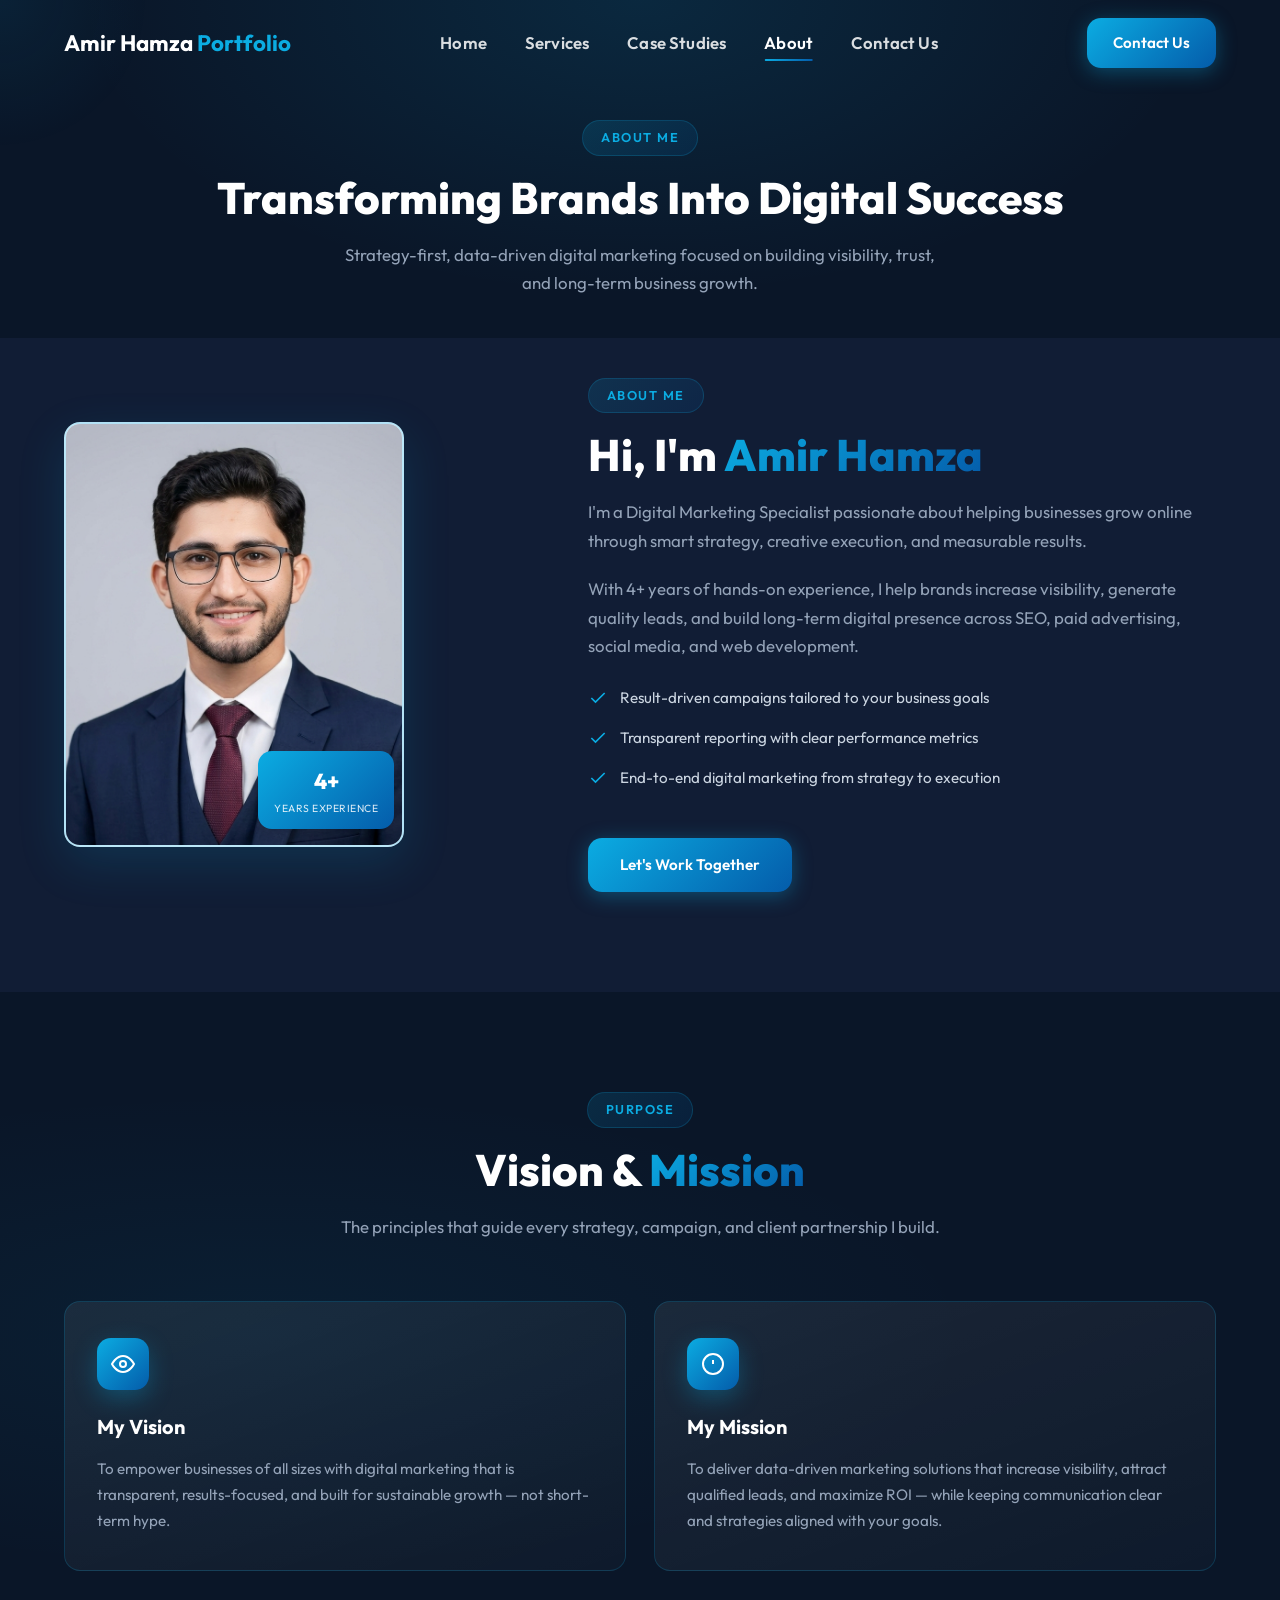
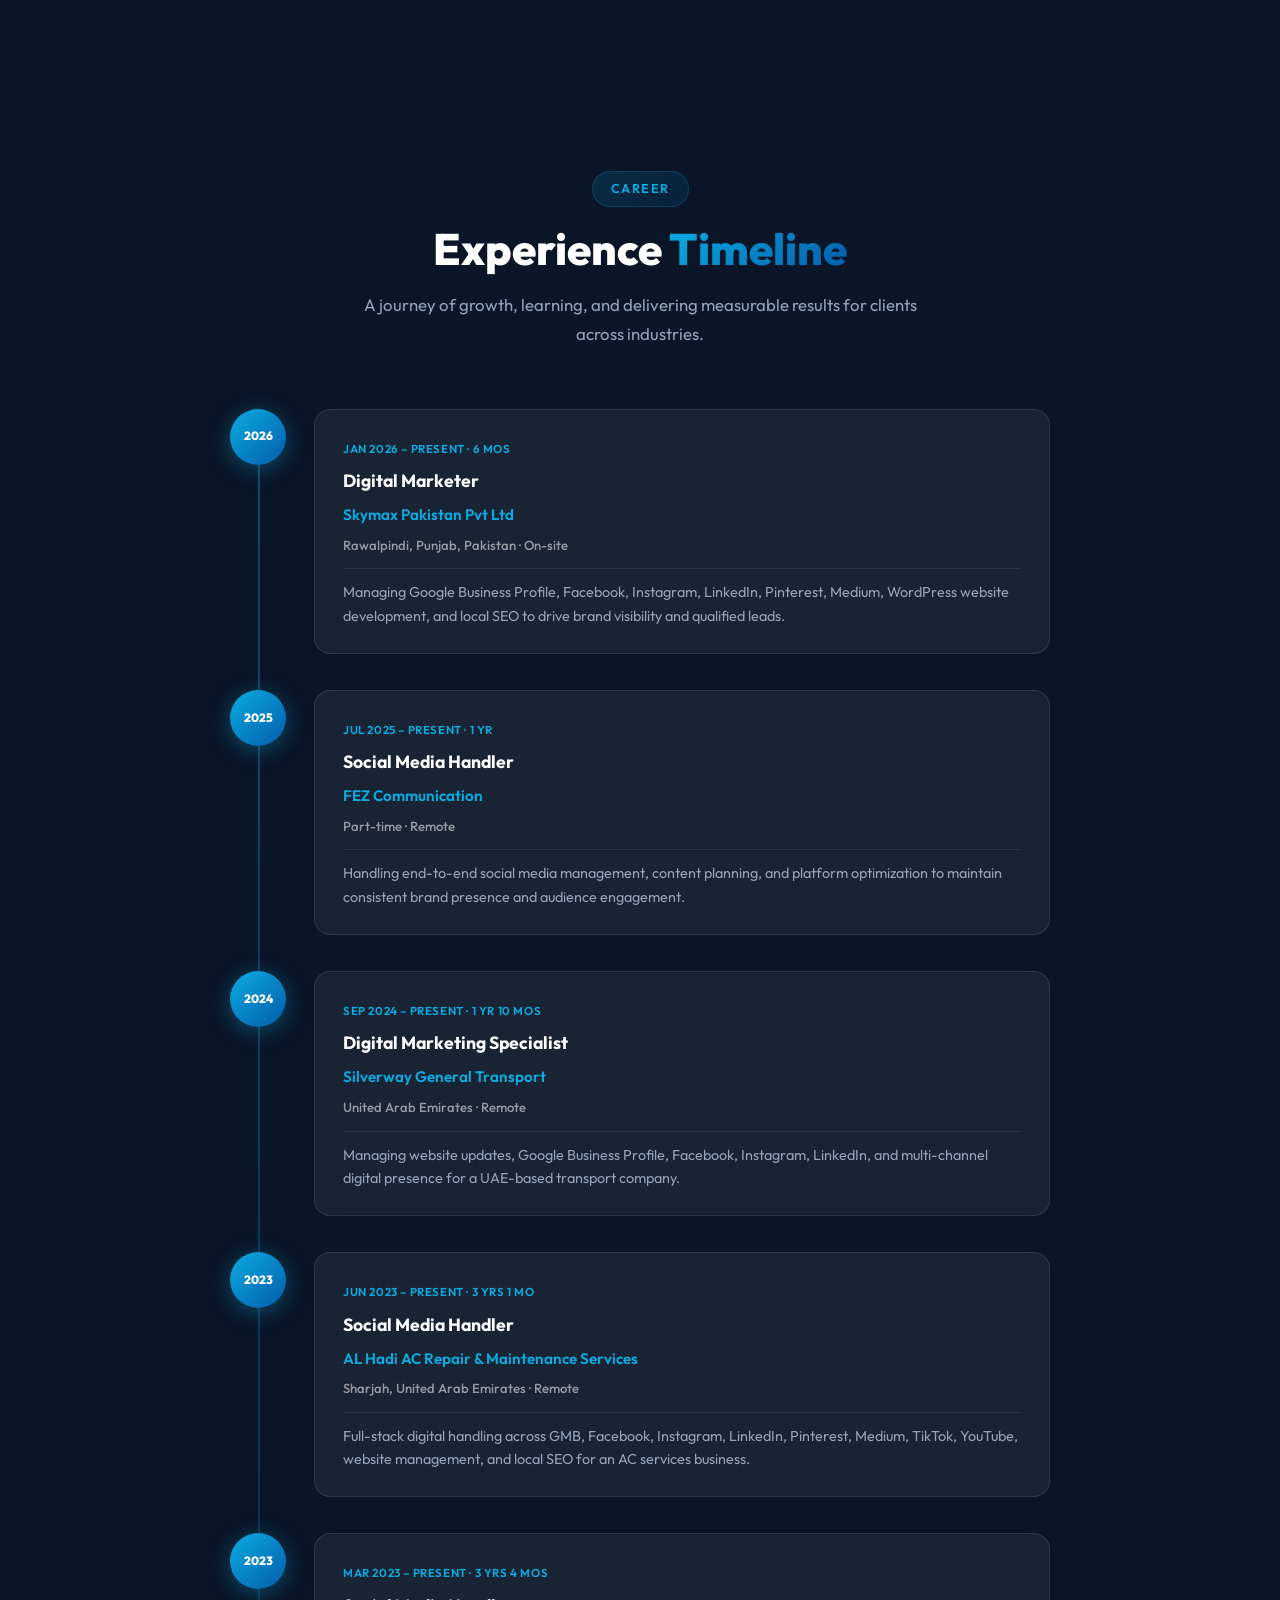
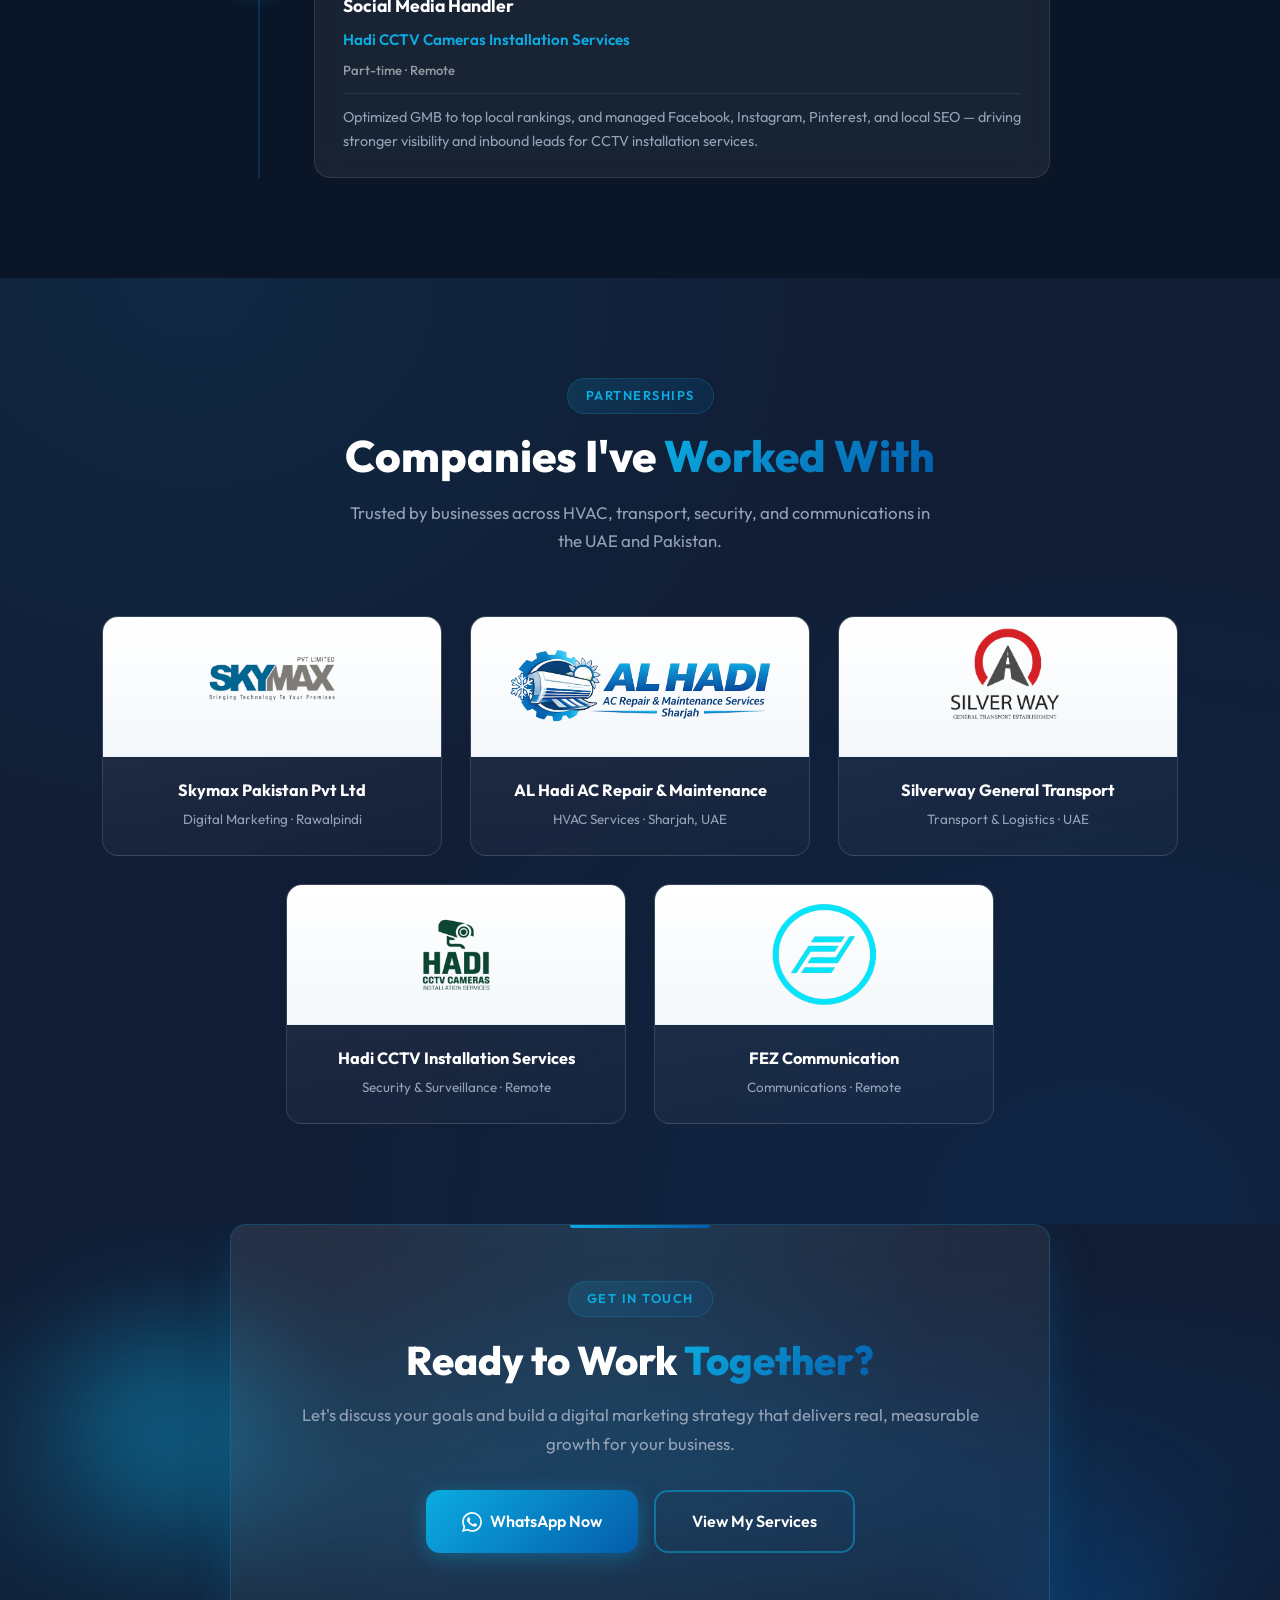
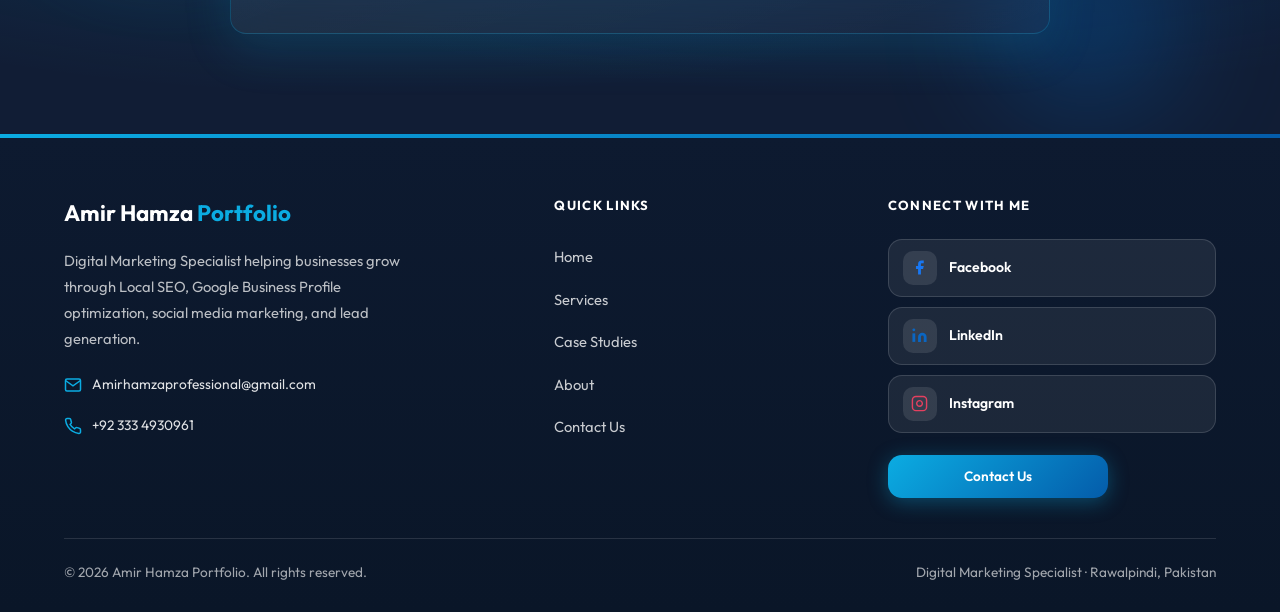
==== about.html @ 3da12f39 "Initial commit: Amir Hamza digital marketing portfolio website." ====
<!DOCTYPE html>
<html lang="en">
<head>
  <meta charset="UTF-8">
  <meta name="viewport" content="width=device-width, initial-scale=1.0">
  <meta name="description" content="About Amir Hamza — Digital Marketing Specialist with 4+ years experience in SEO, paid ads, and brand growth.">
  <title>About | Amir Hamza Portfolio</title>
  <link rel="preconnect" href="https://fonts.googleapis.com">
  <link rel="preconnect" href="https://fonts.gstatic.com" crossorigin>
  <link href="https://fonts.googleapis.com/css2?family=Outfit:wght@300;400;500;600;700;800&display=swap" rel="stylesheet">
  <link rel="stylesheet" href="style.css">
</head>
<body class="inner-page">

  <!-- Loading Screen -->
  <div class="loader" id="loader" aria-hidden="true">
    <div class="loader-inner">
      <p class="loader-logo">Amir Hamza <span>Portfolio</span></p>
      <div class="loader-bar"><span></span></div>
      <p class="loader-text">Loading Experience...</p>
    </div>
  </div>

  <!-- Scroll Progress -->
  <div class="scroll-progress" id="scrollProgress" aria-hidden="true"></div>

  <!-- Navbar -->
  <header class="header" id="header">
    <nav class="nav container">
      <a href="index.html" class="nav-logo">
        <span class="logo-text">Amir Hamza <span>Portfolio</span></span>
      </a>

      <ul class="nav-menu" id="navMenu">
        <li><a href="index.html" class="nav-link">Home</a></li>
        <li><a href="services.html" class="nav-link">Services</a></li>
        <li><a href="case-studies.html" class="nav-link">Case Studies</a></li>
        <li><a href="about.html" class="nav-link active">About</a></li>
        <li><a href="contact.html" class="nav-link">Contact Us</a></li>
        <li class="nav-mobile-cta"><a href="contact.html" class="btn btn-primary btn-full">Contact Us</a></li>
      </ul>

      <a href="contact.html" class="btn btn-primary btn-nav">Contact Us</a>

      <button class="nav-toggle" id="navToggle" aria-label="Toggle navigation menu" aria-expanded="false">
        <span></span>
        <span></span>
        <span></span>
      </button>
    </nav>
  </header>

  <main>
    <section class="page-hero section">
      <div class="container">
        <div class="section-header reveal">
          <span class="section-tag">About Me</span>
          <h1 class="section-title">Transforming Brands Into Digital Success</h1>
          <p class="section-subtitle">Strategy-first, data-driven digital marketing focused on building visibility, trust, and long-term business growth.</p>
        </div>
      </div>
    </section>

    <!-- Short Introduction -->
    <section class="about section about-intro" id="about">
      <div class="container">
        <div class="about-grid">
          <div class="about-image reveal slide-left">
            <div class="about-image-frame">
              <img src="hamza.png" alt="Amir Hamza - Digital Marketing Specialist" class="about-photo" width="520" height="420">
              <div class="about-experience-badge">
                <span class="badge-number">4+</span>
                <span class="badge-text">Years Experience</span>
              </div>
            </div>
          </div>

          <div class="about-text reveal slide-right">
            <span class="section-tag">About Me</span>
            <h2 class="section-title">Hi, I'm <span class="gradient-text">Amir Hamza</span></h2>
            <p class="about-description">I'm a Digital Marketing Specialist passionate about helping businesses grow online through smart strategy, creative execution, and measurable results.</p>
            <p class="about-description">With 4+ years of hands-on experience, I help brands increase visibility, generate quality leads, and build long-term digital presence across SEO, paid advertising, social media, and web development.</p>
            <ul class="about-highlights">
              <li>
                <svg viewBox="0 0 24 24" fill="none" stroke="currentColor" stroke-width="2"><polyline points="20 6 9 17 4 12"/></svg>
                Result-driven campaigns tailored to your business goals
              </li>
              <li>
                <svg viewBox="0 0 24 24" fill="none" stroke="currentColor" stroke-width="2"><polyline points="20 6 9 17 4 12"/></svg>
                Transparent reporting with clear performance metrics
              </li>
              <li>
                <svg viewBox="0 0 24 24" fill="none" stroke="currentColor" stroke-width="2"><polyline points="20 6 9 17 4 12"/></svg>
                End-to-end digital marketing from strategy to execution
              </li>
            </ul>
            <a href="contact.html" class="btn btn-primary btn-download">Let's Work Together</a>
          </div>
        </div>
      </div>
    </section>

    <!-- Vision & Mission -->
    <section class="about-vm section">
      <div class="container">
        <div class="section-header reveal">
          <span class="section-tag">Purpose</span>
          <h2 class="section-title">Vision & <span class="gradient-text">Mission</span></h2>
          <p class="section-subtitle">The principles that guide every strategy, campaign, and client partnership I build.</p>
        </div>

        <div class="vm-grid">
          <article class="vm-card reveal fade-up">
            <div class="vm-icon">
              <svg viewBox="0 0 24 24" fill="none" stroke="currentColor" stroke-width="2"><path d="M1 12s4-8 11-8 11 8 11 8-4 8-11 8-11-8-11-8z"/><circle cx="12" cy="12" r="3"/></svg>
            </div>
            <h3>My Vision</h3>
            <p>To empower businesses of all sizes with digital marketing that is transparent, results-focused, and built for sustainable growth — not short-term hype.</p>
          </article>

          <article class="vm-card reveal fade-up">
            <div class="vm-icon">
              <svg viewBox="0 0 24 24" fill="none" stroke="currentColor" stroke-width="2"><circle cx="12" cy="12" r="10"/><line x1="12" y1="8" x2="12" y2="12"/><line x1="12" y1="16" x2="12.01" y2="16"/></svg>
            </div>
            <h3>My Mission</h3>
            <p>To deliver data-driven marketing solutions that increase visibility, attract qualified leads, and maximize ROI — while keeping communication clear and strategies aligned with your goals.</p>
          </article>
        </div>
      </div>
    </section>

    <!-- Experience Timeline -->
    <section class="about-experience section">
      <div class="container">
        <div class="section-header reveal">
          <span class="section-tag">Career</span>
          <h2 class="section-title">Experience <span class="gradient-text">Timeline</span></h2>
          <p class="section-subtitle">A journey of growth, learning, and delivering measurable results for clients across industries.</p>
        </div>

        <div class="exp-timeline">
          <article class="exp-step reveal slide-left">
            <div class="exp-marker">
              <span class="exp-year">2026</span>
            </div>
            <div class="exp-content">
              <span class="exp-label">Jan 2026 – Present · 6 mos</span>
              <h3>Digital Marketer</h3>
              <p class="exp-company">Skymax Pakistan Pvt Ltd</p>
              <p class="exp-meta">Rawalpindi, Punjab, Pakistan · On-site</p>
              <p>Managing Google Business Profile, Facebook, Instagram, LinkedIn, Pinterest, Medium, WordPress website development, and local SEO to drive brand visibility and qualified leads.</p>
            </div>
          </article>

          <article class="exp-step reveal slide-right">
            <div class="exp-marker">
              <span class="exp-year">2025</span>
            </div>
            <div class="exp-content">
              <span class="exp-label">Jul 2025 – Present · 1 yr</span>
              <h3>Social Media Handler</h3>
              <p class="exp-company">FEZ Communication</p>
              <p class="exp-meta">Part-time · Remote</p>
              <p>Handling end-to-end social media management, content planning, and platform optimization to maintain consistent brand presence and audience engagement.</p>
            </div>
          </article>

          <article class="exp-step reveal slide-left">
            <div class="exp-marker">
              <span class="exp-year">2024</span>
            </div>
            <div class="exp-content">
              <span class="exp-label">Sep 2024 – Present · 1 yr 10 mos</span>
              <h3>Digital Marketing Specialist</h3>
              <p class="exp-company">Silverway General Transport</p>
              <p class="exp-meta">United Arab Emirates · Remote</p>
              <p>Managing website updates, Google Business Profile, Facebook, Instagram, LinkedIn, and multi-channel digital presence for a UAE-based transport company.</p>
            </div>
          </article>

          <article class="exp-step reveal slide-right">
            <div class="exp-marker">
              <span class="exp-year">2023</span>
            </div>
            <div class="exp-content">
              <span class="exp-label">Jun 2023 – Present · 3 yrs 1 mo</span>
              <h3>Social Media Handler</h3>
              <p class="exp-company">AL Hadi AC Repair &amp; Maintenance Services</p>
              <p class="exp-meta">Sharjah, United Arab Emirates · Remote</p>
              <p>Full-stack digital handling across GMB, Facebook, Instagram, LinkedIn, Pinterest, Medium, TikTok, YouTube, website management, and local SEO for an AC services business.</p>
            </div>
          </article>

          <article class="exp-step reveal slide-left">
            <div class="exp-marker">
              <span class="exp-year">2023</span>
            </div>
            <div class="exp-content">
              <span class="exp-label">Mar 2023 – Present · 3 yrs 4 mos</span>
              <h3>Social Media Handler</h3>
              <p class="exp-company">Hadi CCTV Cameras Installation Services</p>
              <p class="exp-meta">Part-time · Remote</p>
              <p>Optimized GMB to top local rankings, and managed Facebook, Instagram, Pinterest, and local SEO — driving stronger visibility and inbound leads for CCTV installation services.</p>
            </div>
          </article>
        </div>
      </div>
    </section>

    <!-- Companies Worked With -->
    <section class="about-companies section">
      <div class="container">
        <div class="section-header reveal">
          <span class="section-tag">Partnerships</span>
          <h2 class="section-title">Companies I've <span class="gradient-text">Worked With</span></h2>
          <p class="section-subtitle">Trusted by businesses across HVAC, transport, security, and communications in the UAE and Pakistan.</p>
        </div>

        <div class="companies-grid reveal fade-up">
          <article class="company-card">
            <div class="company-logo company-logo--boost">
              <img src="Skymax Logo Png.png" alt="Skymax Pakistan Pvt Ltd logo" loading="lazy">
            </div>
            <div class="company-body">
              <h4>Skymax Pakistan Pvt Ltd</h4>
              <p>Digital Marketing · Rawalpindi</p>
            </div>
          </article>
          <article class="company-card">
            <div class="company-logo">
              <img src="al hadi logo.png" alt="AL Hadi AC Repair and Maintenance logo" loading="lazy">
            </div>
            <div class="company-body">
              <h4>AL Hadi AC Repair &amp; Maintenance</h4>
              <p>HVAC Services · Sharjah, UAE</p>
            </div>
          </article>
          <article class="company-card">
            <div class="company-logo company-logo--boost">
              <img src="Silverway logo.png" alt="Silverway General Transport logo" loading="lazy">
            </div>
            <div class="company-body">
              <h4>Silverway General Transport</h4>
              <p>Transport &amp; Logistics · UAE</p>
            </div>
          </article>
          <article class="company-card">
            <div class="company-logo company-logo--boost">
              <img src="cctv logo.png" alt="Hadi CCTV Cameras Installation Services logo" loading="lazy">
            </div>
            <div class="company-body">
              <h4>Hadi CCTV Installation Services</h4>
              <p>Security &amp; Surveillance · Remote</p>
            </div>
          </article>
          <article class="company-card">
            <div class="company-logo">
              <img src="Fez_Communication logo.png" alt="FEZ Communication logo" loading="lazy">
            </div>
            <div class="company-body">
              <h4>FEZ Communication</h4>
              <p>Communications · Remote</p>
            </div>
          </article>
        </div>
      </div>
    </section>

    <!-- CTA -->
    <section class="cta section home-cta">
      <div class="cta-bg">
        <div class="floating-shape shape-1"></div>
        <div class="floating-shape shape-2"></div>
      </div>
      <div class="container">
        <div class="cta-content reveal zoom-in">
          <span class="section-tag">Get In Touch</span>
          <h2>Ready to Work <span class="gradient-text">Together?</span></h2>
          <p>Let's discuss your goals and build a digital marketing strategy that delivers real, measurable growth for your business.</p>
          <div class="cta-buttons">
            <a href="https://wa.me/923334930961" class="btn btn-primary btn-lg btn-whatsapp" target="_blank" rel="noopener noreferrer">
              <svg viewBox="0 0 24 24" fill="currentColor" width="20" height="20" aria-hidden="true"><path d="M17.472 14.382c-.297-.149-1.758-.867-2.03-.967-.273-.099-.471-.148-.67.15-.197.297-.767.966-.94 1.164-.173.199-.347.223-.644.075-.297-.15-1.255-.463-2.39-1.475-.883-.788-1.48-1.761-1.653-2.059-.173-.297-.018-.458.13-.606.134-.133.298-.347.446-.52.149-.174.198-.298.298-.497.099-.198.05-.371-.025-.52-.075-.149-.669-1.612-.916-2.207-.242-.579-.487-.5-.669-.51-.173-.008-.371-.01-.57-.01-.198 0-.52.074-.792.372-.272.297-1.04 1.016-1.04 2.479 0 1.462 1.065 2.875 1.213 3.074.149.198 2.096 3.2 5.077 4.487.709.306 1.262.489 1.694.625.712.227 1.36.195 1.871.118.571-.085 1.758-.719 2.006-1.413.248-.694.248-1.289.173-1.413-.074-.124-.272-.198-.57-.347m-5.421 7.403h-.004a9.87 9.87 0 01-5.031-1.378l-.361-.214-3.741.982.998-3.648-.235-.374a9.86 9.86 0 01-1.51-5.26c.001-5.45 4.436-9.884 9.888-9.884 2.64 0 5.122 1.03 6.988 2.898a9.825 9.825 0 012.893 6.994c-.003 5.45-4.435 9.884-9.885 9.884m8.413-18.297A11.815 11.815 0 0012.05 0C5.495 0 .16 5.335.157 11.892c0 2.096.547 4.142 1.588 5.945L.057 24l6.305-1.654a11.882 11.882 0 005.683 1.448h.005c6.554 0 11.89-5.335 11.893-11.893a11.821 11.821 0 00-3.48-8.413z"/></svg>
              WhatsApp Now
            </a>
            <a href="services.html" class="btn btn-outline btn-lg">View My Services</a>
          </div>
        </div>
      </div>
    </section>
  </main>

  <!-- Footer -->
  <footer class="footer">
    <div class="footer-top-bar" aria-hidden="true"></div>
    <div class="container">
      <div class="footer-grid">
        <div class="footer-brand">
          <a href="index.html" class="nav-logo footer-logo">
            <span class="logo-text">Amir Hamza <span>Portfolio</span></span>
          </a>
          <p>Digital Marketing Specialist helping businesses grow through Local SEO, Google Business Profile optimization, social media marketing, and lead generation.</p>
          <ul class="footer-contact-list">
            <li>
              <a href="mailto:Amirhamzaprofessional@gmail.com">
                <svg viewBox="0 0 24 24" fill="none" stroke="currentColor" stroke-width="2" aria-hidden="true"><path d="M4 4h16c1.1 0 2 .9 2 2v12c0 1.1-.9 2-2 2H4c-1.1 0-2-.9-2-2V6c0-1.1.9-2 2-2z"/><polyline points="22,6 12,13 2,6"/></svg>
                Amirhamzaprofessional@gmail.com
              </a>
            </li>
            <li>
              <a href="https://wa.me/923334930961" target="_blank" rel="noopener noreferrer">
                <svg viewBox="0 0 24 24" fill="none" stroke="currentColor" stroke-width="2" aria-hidden="true"><path d="M22 16.92v3a2 2 0 0 1-2.18 2 19.79 19.79 0 0 1-8.63-3.07 19.5 19.5 0 0 1-6-6 19.79 19.79 0 0 1-3.07-8.67A2 2 0 0 1 4.11 2h3a2 2 0 0 1 2 1.72 12.84 12.84 0 0 0 .7 2.81 2 2 0 0 1-.45 2.11L8.09 9.91a16 16 0 0 0 6 6l1.27-1.27a2 2 0 0 1 2.11-.45 12.84 12.84 0 0 0 2.81.7A2 2 0 0 1 22 16.92z"/></svg>
                +92 333 4930961
              </a>
            </li>
          </ul>
        </div>

        <div class="footer-links">
          <h4 class="footer-heading">Quick Links</h4>
          <ul>
            <li><a href="index.html">Home</a></li>
            <li><a href="services.html">Services</a></li>
            <li><a href="case-studies.html">Case Studies</a></li>
            <li><a href="about.html">About</a></li>
            <li><a href="contact.html">Contact Us</a></li>
          </ul>
        </div>

        <div class="footer-connect">
          <h4 class="footer-heading">Connect With Me</h4>
          <div class="footer-social-list">
            <a href="https://www.facebook.com/hamxa.durani.5" class="footer-social-link footer-social-link--facebook" target="_blank" rel="noopener noreferrer">
              <span class="footer-social-icon" aria-hidden="true">
                <svg viewBox="0 0 24 24" fill="currentColor"><path d="M18 2h-3a5 5 0 0 0-5 5v3H7v4h3v8h4v-8h3l1-4h-4V7a1 1 0 0 1 1-1h3z"/></svg>
              </span>
              <span>Facebook</span>
            </a>
            <a href="https://www.linkedin.com/in/amir-hamza-3b2220358/" class="footer-social-link footer-social-link--linkedin" target="_blank" rel="noopener noreferrer">
              <span class="footer-social-icon" aria-hidden="true">
                <svg viewBox="0 0 24 24" fill="currentColor"><path d="M16 8a6 6 0 0 1 6 6v7h-4v-7a2 2 0 0 0-2-2 2 2 0 0 0-2 2v7h-4v-7a6 6 0 0 1 6-6z"/><rect x="2" y="9" width="4" height="12"/><circle cx="4" cy="4" r="2"/></svg>
              </span>
              <span>LinkedIn</span>
            </a>
            <a href="https://www.instagram.com/imhamzadurani/" class="footer-social-link footer-social-link--instagram" target="_blank" rel="noopener noreferrer">
              <span class="footer-social-icon" aria-hidden="true">
                <svg viewBox="0 0 24 24" fill="none" stroke="currentColor" stroke-width="2"><rect x="2" y="2" width="20" height="20" rx="5"/><path d="M16 11.37A4 4 0 1 1 12.63 8 4 4 0 0 1 16 11.37z"/><line x1="17.5" y1="6.5" x2="17.51" y2="6.5"/></svg>
              </span>
              <span>Instagram</span>
            </a>
          </div>
          <a href="contact.html" class="btn btn-primary btn-sm footer-cta">Contact Us</a>
        </div>
      </div>

      <div class="footer-bottom">
        <p>&copy; 2026 Amir Hamza Portfolio. All rights reserved.</p>
        <p class="footer-meta">Digital Marketing Specialist · Rawalpindi, Pakistan</p>
      </div>
    </div>
  </footer>

  <!-- Back to Top -->
  <button class="back-to-top" id="backToTop" aria-label="Back to top">
    <svg viewBox="0 0 24 24" fill="none" stroke="currentColor" stroke-width="2.5"><polyline points="18 15 12 9 6 15"/></svg>
  </button>

  <div class="cursor-glow" id="cursorGlow" aria-hidden="true"></div>

  <script src="script.js"></script>
</body>
</html>
---- style.css ----
/* ============================================
   Digital Marketing Portfolio — Stylesheet
   Premium agency-level design system
   ============================================ */

/* --- CSS Variables --- */
:root {
  --primary: #0BACE2;
  --secondary: #045CAA;
  --white: #FFFFFF;
  --dark: #0a1628;
  --dark-light: #111d35;
  --text: #cbd5e1;
  --text-muted: #94a3b8;
  --gradient: linear-gradient(135deg, var(--primary) 0%, var(--secondary) 100%);
  --gradient-soft: linear-gradient(135deg, rgba(11, 172, 226, 0.15) 0%, rgba(4, 92, 170, 0.15) 100%);
  --glass: rgba(255, 255, 255, 0.06);
  --glass-border: rgba(255, 255, 255, 0.1);
  --shadow-sm: 0 4px 20px rgba(0, 0, 0, 0.15);
  --shadow-md: 0 8px 32px rgba(0, 0, 0, 0.25);
  --shadow-lg: 0 16px 48px rgba(11, 172, 226, 0.15);
  --radius: 14px;
  --radius-lg: 16px;
  --transition: 0.35s cubic-bezier(0.4, 0, 0.2, 1);
  --font: 'Outfit', sans-serif;
}

/* --- Reset & Base --- */
*,
*::before,
*::after {
  margin: 0;
  padding: 0;
  box-sizing: border-box;
}

html {
  scroll-behavior: smooth;
  scroll-padding-top: 80px;
}

body {
  font-family: var(--font);
  background: var(--dark);
  color: var(--text);
  line-height: 1.7;
  overflow-x: hidden;
}

main {
  overflow-x: clip;
}

body.loaded {
  overflow-y: auto;
}

body.loading {
  overflow: hidden;
}

a {
  text-decoration: none;
  color: inherit;
  transition: var(--transition);
}

ul {
  list-style: none;
}

img {
  max-width: 100%;
  display: block;
}

button {
  font-family: inherit;
  cursor: pointer;
  border: none;
  background: none;
}

.container {
  width: 100%;
  max-width: 1200px;
  margin: 0 auto;
  padding: 0 24px;
}

.section {
  padding: 100px 0;
  position: relative;
}

.inner-page .page-hero {
  padding-top: 120px;
  padding-bottom: 40px;
  background:
    radial-gradient(ellipse at 50% 0%, rgba(11, 172, 226, 0.12) 0%, transparent 62%);
}

.inner-page .page-hero .section-header {
  margin-bottom: 0;
}

.inner-page .services.section,
.inner-page .svc-overview.section,
.inner-page .about.section,
.inner-page .contact-info.section,
.inner-page .contact-main.section {
  padding-top: 40px;
}

/* --- Contact Page --- */
.contact-page .contact-hero {
  padding-bottom: 20px;
}

.contact-main {
  position: relative;
  overflow: hidden;
  background:
    radial-gradient(ellipse at 10% 20%, rgba(11, 172, 226, 0.08) 0%, transparent 50%),
    var(--dark-light);
}

.contact-main-bg {
  position: absolute;
  inset: 0;
  pointer-events: none;
  z-index: 0;
}

.contact-main .container {
  position: relative;
  z-index: 1;
}

.contact-layout {
  display: grid;
  grid-template-columns: 380px 1fr;
  gap: 40px;
  align-items: start;
}

.contact-sidebar-header {
  text-align: left;
  margin-bottom: 28px;
}

.contact-sidebar-header .section-title {
  font-size: clamp(1.5rem, 3vw, 2rem);
}

.contact-cards-grid {
  display: grid;
  grid-template-columns: 1fr;
  gap: 16px;
}

.contact-card {
  display: flex;
  align-items: flex-start;
  gap: 16px;
  padding: 22px 20px;
  background: linear-gradient(165deg, rgba(255, 255, 255, 0.08) 0%, rgba(255, 255, 255, 0.03) 100%);
  border: 1px solid rgba(255, 255, 255, 0.12);
  border-radius: var(--radius-lg);
  transition:
    transform 0.4s cubic-bezier(0.34, 1.4, 0.64, 1),
    box-shadow 0.35s ease,
    border-color 0.35s ease;
  position: relative;
  overflow: hidden;
}

.contact-card::before {
  content: '';
  position: absolute;
  top: 0;
  left: 0;
  right: 0;
  height: 2px;
  background: var(--gradient);
  transform: scaleX(0);
  transform-origin: left;
  transition: transform 0.4s ease;
}

.contact-card:hover {
  transform: translateY(-5px);
  border-color: rgba(11, 172, 226, 0.45);
  box-shadow: 0 16px 40px rgba(0, 0, 0, 0.3);
}

.contact-card:hover::before {
  transform: scaleX(1);
}

.contact-card-icon {
  width: 48px;
  height: 48px;
  flex-shrink: 0;
  display: flex;
  align-items: center;
  justify-content: center;
  background: var(--gradient);
  border-radius: 12px;
  box-shadow: 0 6px 20px rgba(11, 172, 226, 0.3);
  transition: transform 0.35s ease;
}

.contact-card:hover .contact-card-icon {
  transform: scale(1.08) rotate(-4deg);
}

.contact-card-icon svg {
  width: 22px;
  height: 22px;
  stroke: var(--white);
}

.contact-card h3 {
  font-size: 0.95rem;
  font-weight: 700;
  color: var(--white);
  margin-bottom: 6px;
}

.contact-card p,
.contact-card a {
  font-size: 0.88rem;
  color: var(--text-muted);
  line-height: 1.55;
  word-break: break-word;
}

.contact-card a:hover {
  color: var(--primary);
}

.contact-form-wrap {
  position: sticky;
  top: 100px;
}

.contact-form-card {
  padding: 36px 32px;
  background: linear-gradient(165deg, rgba(255, 255, 255, 0.09) 0%, rgba(255, 255, 255, 0.03) 100%);
  backdrop-filter: blur(16px);
  border: 1px solid rgba(11, 172, 226, 0.22);
  border-radius: var(--radius-lg);
  box-shadow: 0 12px 48px rgba(0, 0, 0, 0.25);
}

.contact-form-header {
  margin-bottom: 28px;
}

.contact-form-header .section-tag {
  margin-bottom: 10px;
}

.contact-form-header h2 {
  font-size: 1.5rem;
  font-weight: 700;
  color: var(--white);
  margin-bottom: 8px;
}

.contact-form-header p {
  font-size: 0.92rem;
  color: var(--text-muted);
}

.contact-form {
  display: flex;
  flex-direction: column;
  gap: 20px;
}

.form-row {
  display: grid;
  grid-template-columns: 1fr 1fr;
  gap: 20px;
}

.form-group {
  display: flex;
  flex-direction: column;
  gap: 8px;
}

.form-label {
  font-size: 0.85rem;
  font-weight: 600;
  color: var(--white);
}

.form-label span {
  color: var(--primary);
}

.form-label .optional {
  color: var(--text-muted);
  font-weight: 500;
  font-size: 0.78rem;
}

.form-input,
.form-select,
.form-textarea {
  width: 100%;
  padding: 14px 16px;
  font-family: inherit;
  font-size: 0.92rem;
  color: var(--white);
  background: rgba(255, 255, 255, 0.05);
  border: 1px solid rgba(255, 255, 255, 0.12);
  border-radius: var(--radius);
  transition: border-color 0.3s ease, box-shadow 0.3s ease, background 0.3s ease;
}

.form-input::placeholder,
.form-textarea::placeholder {
  color: rgba(255, 255, 255, 0.35);
}

.form-input:focus,
.form-select:focus,
.form-textarea:focus {
  outline: none;
  border-color: rgba(11, 172, 226, 0.55);
  background: rgba(11, 172, 226, 0.06);
  box-shadow: 0 0 0 3px rgba(11, 172, 226, 0.12);
}

.form-select {
  cursor: pointer;
  appearance: none;
  background-image: url("data:image/svg+xml,%3Csvg xmlns='http://www.w3.org/2000/svg' width='16' height='16' viewBox='0 0 24 24' fill='none' stroke='%230bacde' stroke-width='2'%3E%3Cpolyline points='6 9 12 15 18 9'/%3E%3C/svg%3E");
  background-repeat: no-repeat;
  background-position: right 14px center;
  padding-right: 40px;
}

.form-select option {
  background: var(--dark);
  color: var(--white);
}

.form-textarea {
  resize: vertical;
  min-height: 130px;
}

.contact-submit {
  display: inline-flex;
  align-items: center;
  justify-content: center;
  gap: 10px;
  margin-top: 4px;
}

.contact-submit svg {
  width: 18px;
  height: 18px;
  stroke: var(--white);
  transition: transform 0.35s ease;
}

.contact-submit:hover svg {
  transform: translate(3px, -3px);
}

.form-success {
  padding: 14px 18px;
  font-size: 0.9rem;
  color: #4ade80;
  background: rgba(74, 222, 128, 0.1);
  border: 1px solid rgba(74, 222, 128, 0.3);
  border-radius: var(--radius);
  text-align: center;
}

.contact-cta-banner {
  padding: 60px 0;
  background: var(--dark);
}

.contact-cta-inner {
  position: relative;
  text-align: center;
  padding: 48px 40px;
  background: linear-gradient(135deg, rgba(11, 172, 226, 0.14) 0%, rgba(4, 92, 170, 0.1) 100%);
  border: 1px solid rgba(11, 172, 226, 0.28);
  border-radius: var(--radius-lg);
  overflow: hidden;
  transition: transform 0.4s ease, box-shadow 0.4s ease;
}

.contact-cta-inner:hover {
  transform: translateY(-4px);
  box-shadow: 0 20px 50px rgba(11, 172, 226, 0.15);
}

.contact-cta-glow {
  position: absolute;
  top: -40%;
  left: 50%;
  transform: translateX(-50%);
  width: 400px;
  height: 400px;
  background: radial-gradient(circle, rgba(11, 172, 226, 0.2) 0%, transparent 70%);
  pointer-events: none;
}

.contact-cta-inner h2 {
  position: relative;
  font-size: clamp(1.5rem, 3vw, 2rem);
  font-weight: 700;
  color: var(--white);
  margin-bottom: 12px;
}

.contact-cta-inner p {
  position: relative;
  font-size: 0.95rem;
  color: var(--text-muted);
  max-width: 520px;
  margin: 0 auto 28px;
}

.contact-cta-inner .btn {
  position: relative;
}

.contact-map {
  background:
    radial-gradient(ellipse at 50% 100%, rgba(4, 92, 170, 0.12) 0%, transparent 55%),
    var(--dark-light);
  padding-bottom: 80px;
}

.contact-map-frame {
  height: 420px;
  border-radius: var(--radius-lg);
  overflow: hidden;
  border: 1px solid rgba(11, 172, 226, 0.25);
  box-shadow: 0 16px 48px rgba(0, 0, 0, 0.35);
  transition: box-shadow 0.35s ease, border-color 0.35s ease;
}

.contact-map-frame:hover {
  border-color: rgba(11, 172, 226, 0.45);
  box-shadow: 0 20px 56px rgba(11, 172, 226, 0.12);
}

.contact-map-frame iframe {
  display: block;
  width: 100%;
  height: 100%;
}

/* --- Case Studies Page --- */
.case-studies-page .cs-hero {
  padding-bottom: 20px;
}

.cs-hero-stats {
  display: flex;
  justify-content: center;
  gap: 48px;
  flex-wrap: wrap;
  margin-top: 40px;
  padding-top: 32px;
  border-top: 1px solid rgba(255, 255, 255, 0.08);
}

.cs-hero-stat {
  text-align: center;
  transition: transform 0.35s ease;
}

.cs-hero-stat:hover {
  transform: translateY(-4px);
}

.cs-hero-stat strong {
  display: block;
  font-size: 2rem;
  font-weight: 800;
  background: var(--gradient);
  -webkit-background-clip: text;
  -webkit-text-fill-color: transparent;
  background-clip: text;
  line-height: 1.2;
  margin-bottom: 4px;
}

.cs-hero-stat span {
  font-size: 0.82rem;
  font-weight: 500;
  color: var(--text-muted);
  text-transform: uppercase;
  letter-spacing: 0.8px;
}

.case-studies {
  position: relative;
  overflow: hidden;
  background:
    radial-gradient(ellipse at 15% 0%, rgba(11, 172, 226, 0.07) 0%, transparent 50%),
    var(--dark-light);
}

.case-studies-bg {
  position: absolute;
  inset: 0;
  pointer-events: none;
  z-index: 0;
}

.case-studies .container {
  position: relative;
  z-index: 1;
}

.inner-page .case-studies.section {
  padding-top: 40px;
}

.case-studies-grid {
  display: grid;
  grid-template-columns: repeat(2, 1fr);
  gap: 28px;
}

.case-study-card {
  position: relative;
  padding: 0;
  background: linear-gradient(165deg, rgba(255, 255, 255, 0.09) 0%, rgba(255, 255, 255, 0.03) 100%);
  border: 1px solid rgba(255, 255, 255, 0.12);
  border-radius: var(--radius-lg);
  overflow: hidden;
  transition:
    transform 0.5s cubic-bezier(0.34, 1.4, 0.64, 1),
    box-shadow 0.45s ease,
    border-color 0.35s ease;
}

.case-study-card::before {
  content: '';
  position: absolute;
  top: 0;
  left: 0;
  right: 0;
  height: 3px;
  background: var(--gradient);
  transform: scaleX(0);
  transform-origin: left;
  transition: transform 0.45s ease;
  z-index: 2;
}

.case-study-card--featured {
  border-color: rgba(11, 172, 226, 0.35);
  background:
    linear-gradient(165deg, rgba(11, 172, 226, 0.11) 0%, rgba(255, 255, 255, 0.05) 45%, rgba(4, 92, 170, 0.06) 100%);
  box-shadow: 0 8px 32px rgba(11, 172, 226, 0.1);
}

.case-study-card:hover {
  transform: translateY(-10px);
  border-color: rgba(11, 172, 226, 0.5);
  box-shadow:
    0 24px 56px rgba(0, 0, 0, 0.38),
    0 0 32px rgba(11, 172, 226, 0.12);
}

.case-study-card:hover::before {
  transform: scaleX(1);
}

.cs-card-header {
  display: flex;
  align-items: center;
  gap: 18px;
  padding: 24px 24px 20px;
  background: linear-gradient(180deg, rgba(255, 255, 255, 0.06) 0%, transparent 100%);
  border-bottom: 1px solid rgba(255, 255, 255, 0.08);
}

.cs-logo {
  width: 72px;
  height: 72px;
  flex-shrink: 0;
  display: flex;
  align-items: center;
  justify-content: center;
  padding: 10px;
  background: rgba(255, 255, 255, 0.96);
  border-radius: 14px;
  box-shadow: 0 4px 16px rgba(0, 0, 0, 0.15);
  transition: transform 0.35s ease;
}

.case-study-card:hover .cs-logo {
  transform: scale(1.05);
}

.cs-logo img {
  max-width: 100%;
  max-height: 52px;
  object-fit: contain;
}

.cs-logo--boost img {
  transform: scale(1.15);
}

.cs-meta {
  flex: 1;
  min-width: 0;
}

.cs-meta h3 {
  font-size: 1.05rem;
  font-weight: 700;
  color: var(--white);
  margin: 8px 0 4px;
  line-height: 1.35;
}

.cs-industry {
  font-size: 0.82rem;
  color: var(--text-muted);
}

.cs-body {
  padding: 22px 24px 26px;
}

.cs-block {
  margin-bottom: 16px;
}

.cs-block:last-of-type {
  margin-bottom: 20px;
}

.cs-block h4 {
  font-size: 0.72rem;
  font-weight: 700;
  text-transform: uppercase;
  letter-spacing: 0.8px;
  color: var(--primary);
  margin-bottom: 6px;
}

.cs-block p {
  font-size: 0.88rem;
  color: var(--text-muted);
  line-height: 1.65;
}

.cs-results {
  display: grid;
  grid-template-columns: repeat(3, 1fr);
  gap: 12px;
  padding-top: 18px;
  border-top: 1px solid rgba(11, 172, 226, 0.15);
}

.cs-result-item {
  text-align: center;
  padding: 12px 8px;
  background: rgba(11, 172, 226, 0.08);
  border: 1px solid rgba(11, 172, 226, 0.18);
  border-radius: var(--radius);
  transition: background 0.3s ease, border-color 0.3s ease;
}

.case-study-card:hover .cs-result-item {
  background: rgba(11, 172, 226, 0.12);
  border-color: rgba(11, 172, 226, 0.3);
}

.cs-result-item strong {
  display: block;
  font-size: 1rem;
  font-weight: 800;
  color: var(--white);
  margin-bottom: 2px;
}

.cs-result-item span {
  font-size: 0.68rem;
  font-weight: 600;
  color: var(--text-muted);
  text-transform: uppercase;
  letter-spacing: 0.4px;
}

.case-studies-grid .case-study-card:last-child {
  grid-column: 1 / -1;
  max-width: min(calc(50% - 14px), 100%);
  justify-self: center;
}

.cs-cta {
  padding-top: 0;
}

.contact-info-grid {
  display: grid;
  grid-template-columns: repeat(3, 1fr);
  gap: 24px;
  margin-bottom: 48px;
}

.contact-info-card {
  padding: 28px 24px;
  text-align: center;
  background: linear-gradient(160deg, rgba(255, 255, 255, 0.06) 0%, rgba(255, 255, 255, 0.02) 100%);
  border: 1px solid rgba(11, 172, 226, 0.2);
  border-radius: var(--radius-lg);
  transition: var(--transition);
}

.contact-info-card:hover {
  transform: translateY(-6px);
  border-color: rgba(11, 172, 226, 0.45);
  box-shadow: var(--shadow-md);
}

.contact-info-card svg {
  width: 28px;
  height: 28px;
  stroke: var(--primary);
  margin-bottom: 14px;
}

.contact-info-card h3 {
  font-size: 1rem;
  font-weight: 700;
  color: var(--white);
  margin-bottom: 8px;
}

.contact-info-card p,
.contact-info-card a {
  font-size: 0.92rem;
  color: var(--text-muted);
}

.contact-info-card a:hover {
  color: var(--primary);
}

.inner-page .cta.section {
  padding-top: 0;
}

.gradient-text {
  background: var(--gradient);
  -webkit-background-clip: text;
  -webkit-text-fill-color: transparent;
  background-clip: text;
}

/* --- Loading Screen --- */
.loader {
  position: fixed;
  inset: 0;
  z-index: 10000;
  background: var(--dark);
  display: flex;
  align-items: center;
  justify-content: center;
  transition: opacity 0.6s ease, visibility 0.6s ease;
}

.loader.hidden {
  opacity: 0;
  visibility: hidden;
  pointer-events: none;
}

.loader-inner {
  text-align: center;
}

.loader-logo {
  margin: 0 auto 28px;
  font-size: clamp(1.45rem, 4.5vw, 2rem);
  font-weight: 800;
  color: var(--heading);
  line-height: 1.35;
  letter-spacing: -0.02em;
  animation: pulse 1.5s ease-in-out infinite;
}

.loader-logo span {
  color: var(--primary);
}

.loader-bar {
  width: min(240px, 80vw);
  height: 4px;
  background: rgba(11, 172, 226, 0.15);
  border-radius: 4px;
  overflow: hidden;
  margin: 0 auto 16px;
}

.loader-bar span {
  display: block;
  height: 100%;
  width: 0;
  background: var(--gradient);
  border-radius: 4px;
  animation: loadBar 1.8s ease-in-out forwards;
}

.loader-text {
  font-size: 0.8rem;
  color: var(--text-muted);
  letter-spacing: 1.5px;
  text-transform: uppercase;
  font-weight: 500;
}

@keyframes loadBar {
  0% { width: 0; }
  50% { width: 70%; }
  100% { width: 100%; }
}

/* --- Scroll Progress --- */
.scroll-progress {
  position: fixed;
  top: 0;
  left: 0;
  height: 3px;
  width: 0;
  background: var(--gradient);
  z-index: 9999;
  transition: width 0.1s linear;
  box-shadow: 0 0 10px var(--primary);
}

/* --- Header / Navbar --- */
.header {
  position: fixed;
  top: 0;
  left: 0;
  width: 100%;
  z-index: 1000;
  padding: 18px 0;
  transition: var(--transition);
}

.header.scrolled {
  background: rgba(10, 22, 40, 0.92);
  backdrop-filter: blur(20px);
  -webkit-backdrop-filter: blur(20px);
  border-bottom: 1px solid var(--glass-border);
  box-shadow: var(--shadow-sm);
  padding: 10px 0;
}

.nav {
  display: flex;
  align-items: center;
  justify-content: space-between;
}

.nav-logo {
  display: flex;
  align-items: center;
  gap: 10px;
}

.logo-icon {
  width: 42px;
  height: 42px;
  background: var(--gradient);
  border-radius: 12px;
  display: flex;
  align-items: center;
  justify-content: center;
  font-weight: 800;
  font-size: 0.9rem;
  color: var(--white);
}

.logo-text {
  font-size: 1.4rem;
  font-weight: 700;
  color: var(--white);
}

.logo-text span {
  color: var(--primary);
}

.nav-menu {
  display: flex;
  align-items: center;
  gap: 6px;
}

.nav-link {
  position: relative;
  padding: 10px 16px;
  font-size: 1.05rem;
  font-weight: 600;
  color: rgba(255, 255, 255, 0.85);
  border-radius: 8px;
  letter-spacing: 0.01em;
  white-space: nowrap;
}

.nav-link::after {
  content: '';
  position: absolute;
  bottom: 2px;
  left: 50%;
  width: 0;
  height: 2px;
  background: var(--gradient);
  transition: var(--transition);
  transform: translateX(-50%);
  border-radius: 2px;
}

.nav-link:hover,
.nav-link.active {
  color: var(--white);
}

.nav-link:hover::after,
.nav-link.active::after {
  width: 60%;
}

.nav-mobile-cta {
  display: none;
  margin-top: 16px;
  width: 100%;
}

.nav-toggle {
  display: none;
  flex-direction: column;
  gap: 5px;
  padding: 8px;
  position: relative;
  z-index: 1002;
}

.nav-toggle span {
  display: block;
  width: 26px;
  height: 2px;
  background: var(--white);
  border-radius: 2px;
  transition: var(--transition);
}

.nav-toggle.active span:nth-child(1) {
  transform: rotate(45deg) translate(5px, 5px);
}

.nav-toggle.active span:nth-child(2) {
  opacity: 0;
}

.nav-toggle.active span:nth-child(3) {
  transform: rotate(-45deg) translate(5px, -5px);
}

/* --- Buttons --- */
.btn {
  display: inline-flex;
  align-items: center;
  justify-content: center;
  gap: 8px;
  padding: 14px 32px;
  font-size: 0.95rem;
  font-weight: 600;
  border-radius: var(--radius);
  transition: var(--transition);
  position: relative;
  overflow: hidden;
}

.btn-primary {
  background: var(--gradient);
  color: var(--white);
  box-shadow: 0 4px 20px rgba(11, 172, 226, 0.35);
}

.btn-primary:hover {
  transform: translateY(-3px);
  box-shadow: 0 8px 30px rgba(11, 172, 226, 0.5);
}

.btn-whatsapp {
  background: var(--gradient);
  color: var(--white);
  box-shadow: 0 4px 20px rgba(11, 172, 226, 0.35);
}

.btn-whatsapp:hover {
  background: linear-gradient(135deg, #1bb8e8 0%, #0566b8 100%);
  color: var(--white);
  box-shadow: 0 8px 30px rgba(11, 172, 226, 0.5);
}

.btn-outline {
  border: 2px solid rgba(11, 172, 226, 0.5);
  color: var(--white);
  background: transparent;
}

.btn-outline:hover {
  background: rgba(11, 172, 226, 0.1);
  border-color: var(--primary);
  transform: translateY(-3px);
}

.btn-sm {
  padding: 10px 24px;
  font-size: 0.85rem;
}

.btn-full {
  width: 100%;
}

.btn-nav {
  padding: 12px 26px;
  font-size: 0.95rem;
  font-weight: 600;
}

.btn-lg {
  padding: 16px 36px;
  font-size: 1rem;
}

/* --- Section Headers --- */
.section-header {
  text-align: center;
  margin-bottom: 60px;
}

.section-tag {
  display: inline-block;
  padding: 6px 18px;
  background: var(--gradient-soft);
  border: 1px solid rgba(11, 172, 226, 0.2);
  border-radius: 50px;
  font-size: 0.8rem;
  font-weight: 600;
  color: var(--primary);
  text-transform: uppercase;
  letter-spacing: 1.5px;
  margin-bottom: 16px;
}

.section-title {
  font-size: clamp(2rem, 4vw, 2.75rem);
  font-weight: 800;
  color: var(--white);
  line-height: 1.2;
  margin-bottom: 16px;
}

.section-subtitle {
  max-width: 600px;
  margin: 0 auto;
  color: var(--text-muted);
  font-size: 1.05rem;
}

/* --- Hero Section --- */
.hero {
  min-height: 100vh;
  display: flex;
  align-items: center;
  padding-top: 100px;
  overflow: hidden;
}

.hero-bg {
  position: absolute;
  inset: 0;
  background:
    radial-gradient(ellipse at 20% 50%, rgba(11, 172, 226, 0.12) 0%, transparent 50%),
    radial-gradient(ellipse at 80% 20%, rgba(4, 92, 170, 0.15) 0%, transparent 50%),
    var(--dark);
  z-index: 0;
}

.floating-shape {
  position: absolute;
  border-radius: 50%;
  filter: blur(60px);
  opacity: 0.4;
  animation: float 8s ease-in-out infinite;
}

.shape-1 {
  width: 300px;
  height: 300px;
  background: var(--primary);
  top: 10%;
  left: -5%;
  animation-delay: 0s;
}

.shape-2 {
  width: 200px;
  height: 200px;
  background: var(--secondary);
  top: 60%;
  right: 10%;
  animation-delay: -2s;
}

.shape-3 {
  width: 150px;
  height: 150px;
  background: var(--primary);
  bottom: 20%;
  left: 30%;
  animation-delay: -4s;
}

.shape-4 {
  width: 250px;
  height: 250px;
  background: var(--secondary);
  top: 30%;
  right: -5%;
  animation-delay: -6s;
}

@keyframes float {
  0%, 100% { transform: translateY(0) rotate(0deg); }
  50% { transform: translateY(-30px) rotate(5deg); }
}

.hero-grid {
  display: grid;
  grid-template-columns: 1fr 1fr;
  gap: 60px;
  align-items: center;
  position: relative;
  z-index: 1;
}

.hero-tag {
  font-size: 0.9rem;
  font-weight: 500;
  color: var(--primary);
  margin-bottom: 16px;
  letter-spacing: 0.5px;
}

.hero-title {
  font-size: clamp(2.5rem, 5vw, 3.75rem);
  font-weight: 800;
  color: var(--white);
  line-height: 1.15;
  margin-bottom: 20px;
}

.hero-subtitle {
  font-size: 1.1rem;
  color: var(--text-muted);
  margin-bottom: 32px;
  max-width: 540px;
}

.hero-buttons {
  display: flex;
  gap: 16px;
  flex-wrap: wrap;
}

/* --- Stats Counter Section --- */
.stats {
  padding: 0 0 80px;
  margin-top: -40px;
  position: relative;
  z-index: 2;
}

.stats-grid {
  display: grid;
  grid-template-columns: repeat(3, 1fr);
  gap: 24px;
}

.stat-card {
  text-align: center;
  padding: 36px 24px;
  background: rgba(17, 29, 53, 0.85);
  backdrop-filter: blur(20px);
  border: 1px solid rgba(11, 172, 226, 0.2);
  border-radius: var(--radius-lg);
  transition: var(--transition);
  box-shadow: var(--shadow-md);
}

.stat-card:hover {
  transform: translateY(-8px);
  border-color: rgba(11, 172, 226, 0.5);
  box-shadow: var(--shadow-lg);
}

.stat-card-icon {
  width: 52px;
  height: 52px;
  margin: 0 auto 16px;
  background: var(--gradient-soft);
  border-radius: 14px;
  display: flex;
  align-items: center;
  justify-content: center;
}

.stat-card-icon svg {
  width: 24px;
  height: 24px;
  stroke: var(--primary);
}

.stat-number {
  display: block;
  font-size: 2.5rem;
  font-weight: 800;
  background: var(--gradient);
  -webkit-background-clip: text;
  -webkit-text-fill-color: transparent;
  background-clip: text;
  line-height: 1.2;
}

.stat-label {
  display: block;
  font-size: 0.85rem;
  color: var(--text-muted);
  margin-top: 8px;
  text-transform: uppercase;
  letter-spacing: 1px;
  font-weight: 500;
}

.hero-image-wrapper {
  position: relative;
  display: flex;
  justify-content: center;
  width: fit-content;
  max-width: 100%;
  margin-left: auto;
  margin-right: auto;
}

.hero-image-glow {
  position: absolute;
  width: 90%;
  height: 90%;
  background: radial-gradient(circle, rgba(11, 172, 226, 0.35) 0%, rgba(4, 92, 170, 0.15) 45%, transparent 70%);
  border-radius: 50%;
  filter: blur(50px);
  top: 50%;
  left: 50%;
  transform: translate(-50%, -50%);
  z-index: 0;
}

.hero-visual {
  position: relative;
  z-index: 1;
}

.hero-visual.floating {
  animation: floatImage 6s ease-in-out infinite;
}

.hero-image-frame {
  position: absolute;
  inset: -12px;
  border-radius: calc(var(--radius-lg) + 4px);
  background: linear-gradient(135deg, rgba(11, 172, 226, 0.6), rgba(4, 92, 170, 0.3));
  z-index: 0;
  opacity: 0.85;
}

.hero-image {
  width: 380px;
  height: 460px;
  border-radius: var(--radius-lg);
  overflow: hidden;
  position: relative;
  z-index: 1;
  border: 2px solid rgba(11, 172, 226, 0.45);
  box-shadow:
    0 28px 70px rgba(4, 92, 170, 0.45),
    0 0 0 1px rgba(11, 172, 226, 0.25);
  background: linear-gradient(160deg, #062a4a 0%, #045CAA 45%, #0BACE2 100%);
  padding: 10px;
}

.hero-image-bg {
  position: absolute;
  inset: 0;
  z-index: 0;
  overflow: hidden;
  background:
    radial-gradient(ellipse at 50% 88%, rgba(11, 172, 226, 0.35) 0%, transparent 55%),
    radial-gradient(ellipse at 20% 15%, rgba(11, 172, 226, 0.4) 0%, transparent 50%),
    linear-gradient(165deg, #051e38 0%, #045CAA 42%, #0a8ec4 78%, #0BACE2 100%);
}

.hero-bg-shape {
  position: absolute;
  border-radius: 50%;
  filter: blur(40px);
  opacity: 0.55;
}

.hero-bg-shape-1 {
  width: 180px;
  height: 180px;
  background: rgba(11, 172, 226, 0.5);
  top: -40px;
  right: -30px;
}

.hero-bg-shape-2 {
  width: 140px;
  height: 140px;
  background: rgba(4, 92, 170, 0.6);
  bottom: 20%;
  left: -40px;
}

.hero-photo-stage {
  position: relative;
  z-index: 1;
  width: 100%;
  height: 100%;
  border-radius: calc(var(--radius-lg) - 6px);
  background: linear-gradient(180deg, #ffffff 0%, #f4f9fd 55%, #e8f3fa 100%);
  overflow: hidden;
  display: flex;
  align-items: flex-end;
  justify-content: center;
  box-shadow:
    inset 0 1px 0 rgba(255, 255, 255, 0.95),
    inset 0 -24px 48px rgba(4, 92, 170, 0.08);
}

.hero-photo-stage::before {
  content: '';
  position: absolute;
  inset: 0;
  background: radial-gradient(ellipse at 50% 72%, rgba(11, 172, 226, 0.12) 0%, transparent 62%);
  pointer-events: none;
  z-index: 0;
}

.hero-photo {
  position: relative;
  z-index: 1;
  width: 100%;
  height: 100%;
  object-fit: contain;
  object-position: center bottom;
  transform: scale(1.2);
  transform-origin: center 72%;
  display: block;
  filter: drop-shadow(0 10px 22px rgba(4, 92, 170, 0.18));
}

.hero-image-overlay {
  position: absolute;
  inset: 0;
  z-index: 2;
  pointer-events: none;
  border-radius: calc(var(--radius-lg) - 6px);
  margin: 10px;
  background:
    linear-gradient(to top, rgba(4, 92, 170, 0.12) 0%, transparent 28%),
    linear-gradient(to bottom, rgba(255, 255, 255, 0.06) 0%, transparent 22%);
}

@keyframes floatImage {
  0%, 100% { transform: translateY(0); }
  50% { transform: translateY(-15px); }
}

.profile-placeholder {
  width: 100%;
  height: 100%;
  background: linear-gradient(160deg, rgba(11, 172, 226, 0.2) 0%, rgba(4, 92, 170, 0.3) 100%);
  display: flex;
  flex-direction: column;
  align-items: center;
  justify-content: center;
  gap: 16px;
  color: var(--primary);
}

.profile-placeholder svg {
  width: 80px;
  height: 80px;
  opacity: 0.6;
}

.profile-placeholder span {
  font-size: 0.9rem;
  font-weight: 500;
  color: var(--text-muted);
}

.hero-badge {
  position: absolute;
  bottom: 20px;
  right: 0;
  z-index: 2;
  padding: 10px 20px;
  background: var(--glass);
  backdrop-filter: blur(12px);
  border: 1px solid rgba(11, 172, 226, 0.4);
  border-radius: 50px;
  font-size: 0.8rem;
  font-weight: 600;
  color: var(--primary);
  box-shadow: var(--shadow-md);
}

.pulse {
  animation: pulse 2s ease-in-out infinite;
}

@keyframes pulse {
  0%, 100% { box-shadow: 0 0 0 0 rgba(11, 172, 226, 0.4); }
  50% { box-shadow: 0 0 0 12px rgba(11, 172, 226, 0); }
}

/* --- About Section --- */
.about {
  background: var(--dark-light);
}

.about-grid {
  display: grid;
  grid-template-columns: 1fr 1fr;
  gap: 48px;
  align-items: center;
}

.about-image {
  position: relative;
  width: 100%;
  max-width: 340px;
  justify-self: start;
}

.about-description {
  font-size: 1.05rem;
  color: var(--text-muted);
  margin-bottom: 20px;
}

.btn-download {
  margin-top: 24px;
}

.about-image-frame {
  position: relative;
  width: 100%;
  border-radius: var(--radius-lg);
  overflow: hidden;
  border: 2px solid rgba(11, 172, 226, 0.25);
  box-shadow: var(--shadow-lg);
  aspect-ratio: 4 / 5;
  background: linear-gradient(180deg, #f6faff 0%, #eaf3fa 100%);
}

.about-photo {
  width: 100%;
  height: 100%;
  object-fit: cover;
  object-position: center 18%;
  display: block;
}

.about-experience-badge {
  position: absolute;
  bottom: 16px;
  right: 8px;
  padding: 12px 16px;
  background: var(--gradient);
  border-radius: var(--radius);
  text-align: center;
  box-shadow: var(--shadow-md);
}

.badge-number {
  display: block;
  font-size: 1.35rem;
  font-weight: 800;
  color: var(--white);
}

.badge-text {
  display: block;
  font-size: 0.65rem;
  color: rgba(255, 255, 255, 0.85);
  text-transform: uppercase;
  letter-spacing: 0.5px;
}

.about-highlights {
  margin: 24px 0;
}

.about-highlights li {
  display: flex;
  align-items: flex-start;
  gap: 12px;
  margin-bottom: 14px;
  font-size: 0.95rem;
  color: var(--text);
}

.about-highlights svg {
  width: 20px;
  height: 20px;
  stroke: var(--primary);
  flex-shrink: 0;
  margin-top: 3px;
}

/* --- About Page Sections --- */
.about-intro {
  padding-top: 40px;
}

.about-vm {
  background:
    radial-gradient(ellipse at 20% 50%, rgba(11, 172, 226, 0.06) 0%, transparent 50%),
    var(--dark);
}

.vm-grid {
  display: grid;
  grid-template-columns: repeat(2, 1fr);
  gap: 28px;
}

.vm-card {
  padding: 36px 32px;
  background: linear-gradient(160deg, rgba(255, 255, 255, 0.07) 0%, rgba(255, 255, 255, 0.02) 100%);
  border: 1px solid rgba(11, 172, 226, 0.2);
  border-radius: var(--radius-lg);
  transition: var(--transition);
  position: relative;
  overflow: hidden;
}

.vm-card::before {
  content: '';
  position: absolute;
  top: 0;
  left: 0;
  right: 0;
  height: 3px;
  background: var(--gradient);
  transform: scaleX(0);
  transform-origin: left;
  transition: transform 0.4s ease;
}

.vm-card:hover {
  transform: translateY(-6px);
  border-color: rgba(11, 172, 226, 0.45);
  box-shadow: var(--shadow-lg);
}

.vm-card:hover::before {
  transform: scaleX(1);
}

.vm-icon {
  width: 52px;
  height: 52px;
  background: var(--gradient);
  border-radius: 14px;
  display: flex;
  align-items: center;
  justify-content: center;
  margin-bottom: 20px;
  box-shadow: 0 8px 24px rgba(11, 172, 226, 0.3);
}

.vm-icon svg {
  width: 24px;
  height: 24px;
  stroke: var(--white);
}

.vm-card h3 {
  font-size: 1.25rem;
  font-weight: 700;
  color: var(--white);
  margin-bottom: 12px;
}

.vm-card p {
  font-size: 0.95rem;
  color: var(--text-muted);
  line-height: 1.7;
}

.about-skills {
  position: relative;
  overflow: hidden;
  background: var(--dark-light);
}

.about-skills-bg {
  position: absolute;
  inset: 0;
  background: radial-gradient(ellipse at 80% 20%, rgba(11, 172, 226, 0.1) 0%, transparent 55%);
  pointer-events: none;
}

.about-skills .container {
  position: relative;
  z-index: 1;
}

.skills-grid {
  display: grid;
  grid-template-columns: repeat(2, 1fr);
  gap: 24px 40px;
  margin-bottom: 36px;
}

.skill-item {
  padding: 20px 22px;
  background: rgba(255, 255, 255, 0.04);
  border: 1px solid rgba(255, 255, 255, 0.08);
  border-radius: var(--radius);
  transition: var(--transition);
}

.skill-item:hover {
  border-color: rgba(11, 172, 226, 0.35);
  background: rgba(11, 172, 226, 0.06);
}

.skill-header {
  display: flex;
  justify-content: space-between;
  align-items: center;
  gap: 12px;
  margin-bottom: 12px;
}

.skill-name {
  font-size: 0.92rem;
  font-weight: 600;
  color: var(--white);
}

.skill-percent {
  font-size: 0.85rem;
  font-weight: 700;
  color: var(--primary);
}

.skill-bar {
  height: 8px;
  background: rgba(255, 255, 255, 0.08);
  border-radius: 50px;
  overflow: hidden;
}

.skill-fill {
  display: block;
  height: 100%;
  background: var(--gradient);
  border-radius: 50px;
  transition: width 1.2s cubic-bezier(0.4, 0, 0.2, 1);
}

.skills-tags {
  display: flex;
  flex-wrap: wrap;
  gap: 12px;
  justify-content: center;
}

.skills-tags span {
  padding: 8px 18px;
  font-size: 0.8rem;
  font-weight: 600;
  color: var(--primary);
  background: rgba(11, 172, 226, 0.1);
  border: 1px solid rgba(11, 172, 226, 0.25);
  border-radius: 50px;
}

.about-experience {
  background: var(--dark);
}

.exp-timeline {
  max-width: 820px;
  margin: 0 auto;
  position: relative;
}

.exp-timeline::before {
  content: '';
  position: absolute;
  left: 28px;
  top: 0;
  bottom: 0;
  width: 2px;
  background: linear-gradient(to bottom, var(--primary), var(--secondary));
  opacity: 0.35;
}

.exp-step {
  display: flex;
  gap: 28px;
  margin-bottom: 36px;
  position: relative;
}

.exp-step:last-child {
  margin-bottom: 0;
}

.exp-marker {
  width: 56px;
  height: 56px;
  flex-shrink: 0;
  background: var(--gradient);
  border-radius: 50%;
  display: flex;
  align-items: center;
  justify-content: center;
  box-shadow: 0 4px 20px rgba(11, 172, 226, 0.35);
  position: relative;
  z-index: 1;
}

.exp-year {
  font-size: 0.75rem;
  font-weight: 800;
  color: var(--white);
}

.exp-content {
  flex: 1;
  padding: 24px 28px;
  background: var(--glass);
  backdrop-filter: blur(12px);
  border: 1px solid var(--glass-border);
  border-radius: var(--radius-lg);
  transition: var(--transition);
}

.exp-step:hover .exp-content {
  border-color: rgba(11, 172, 226, 0.4);
  box-shadow: var(--shadow-md);
  transform: translateX(8px);
}

.exp-label {
  display: inline-block;
  font-size: 0.72rem;
  font-weight: 600;
  text-transform: uppercase;
  letter-spacing: 0.6px;
  color: var(--primary);
  margin-bottom: 8px;
}

.exp-content h3 {
  font-size: 1.1rem;
  font-weight: 700;
  color: var(--white);
  margin-bottom: 6px;
}

.exp-content p.exp-company {
  font-size: 0.95rem;
  font-weight: 600;
  color: var(--primary);
  margin-bottom: 6px;
}

.exp-content p.exp-meta {
  font-size: 0.82rem;
  font-weight: 500;
  color: rgba(255, 255, 255, 0.55);
  margin-bottom: 12px;
  padding-bottom: 12px;
  border-bottom: 1px solid rgba(255, 255, 255, 0.08);
}

.exp-content > p:not(.exp-company):not(.exp-meta) {
  font-size: 0.9rem;
  color: var(--text-muted);
  line-height: 1.65;
  margin-bottom: 0;
}

.about-companies {
  background:
    radial-gradient(ellipse at 15% 0%, rgba(11, 172, 226, 0.08) 0%, transparent 45%),
    radial-gradient(ellipse at 85% 100%, rgba(4, 92, 170, 0.14) 0%, transparent 55%),
    var(--dark-light);
}

.companies-grid {
  display: flex;
  flex-wrap: wrap;
  justify-content: center;
  gap: 28px;
  max-width: 1140px;
  margin: 0 auto;
}

.company-card {
  flex: 1 1 calc(33.333% - 20px);
  min-width: min(100%, 280px);
  max-width: 340px;
  display: flex;
  flex-direction: column;
  overflow: hidden;
  text-align: center;
  background: linear-gradient(165deg, rgba(255, 255, 255, 0.08) 0%, rgba(255, 255, 255, 0.02) 100%);
  border: 1px solid rgba(255, 255, 255, 0.12);
  border-radius: var(--radius-lg);
  transition: transform 0.35s ease, box-shadow 0.35s ease, border-color 0.35s ease;
  position: relative;
}

.company-card::before {
  content: '';
  position: absolute;
  inset: 0;
  border-radius: inherit;
  padding: 1px;
  background: linear-gradient(145deg, rgba(11, 172, 226, 0.5), transparent 40%, transparent 60%, rgba(4, 92, 170, 0.35));
  -webkit-mask: linear-gradient(#fff 0 0) content-box, linear-gradient(#fff 0 0);
  -webkit-mask-composite: xor;
  mask-composite: exclude;
  opacity: 0;
  transition: opacity 0.35s ease;
  pointer-events: none;
}

.company-card:hover {
  transform: translateY(-8px);
  border-color: rgba(11, 172, 226, 0.45);
  box-shadow: 0 20px 48px rgba(0, 0, 0, 0.35), 0 0 0 1px rgba(11, 172, 226, 0.15);
}

.company-card:hover::before {
  opacity: 1;
}

.company-logo {
  width: 100%;
  height: 140px;
  display: flex;
  align-items: center;
  justify-content: center;
  padding: 18px 24px;
  background: linear-gradient(180deg, #ffffff 0%, #f4f8fb 100%);
  border-bottom: 1px solid rgba(11, 172, 226, 0.12);
  transition: background 0.35s ease;
}

.company-card:hover .company-logo {
  background: linear-gradient(180deg, #ffffff 0%, #eef6fc 100%);
}

.company-logo img {
  width: auto;
  height: auto;
  max-width: 92%;
  max-height: 104px;
  object-fit: contain;
  transition: transform 0.35s ease;
}

.company-logo--boost {
  padding: 10px 14px;
}

.company-logo--boost img {
  max-width: 98%;
  max-height: 118px;
  transform: scale(1.38);
}

.company-card:hover .company-logo img {
  transform: scale(1.06);
}

.company-card:hover .company-logo--boost img {
  transform: scale(1.45);
}

.company-body {
  padding: 22px 20px 26px;
  flex: 1;
  display: flex;
  flex-direction: column;
  justify-content: center;
}

.company-card h4 {
  font-size: 1.02rem;
  font-weight: 700;
  color: var(--white);
  margin-bottom: 8px;
  line-height: 1.35;
}

.company-card p {
  font-size: 0.84rem;
  color: var(--text-muted);
  line-height: 1.5;
  margin: 0;
}

.company-icon {
  display: inline-flex;
  align-items: center;
  justify-content: center;
  width: 52px;
  height: 52px;
  margin-bottom: 16px;
  background: var(--gradient);
  border-radius: 14px;
  font-size: 0.85rem;
  font-weight: 800;
  color: var(--white);
  letter-spacing: 0.5px;
}

.inner-page .home-cta {
  padding-top: 80px;
}

/* --- Services Section --- */
.services {
  position: relative;
  overflow: hidden;
  background:
    radial-gradient(ellipse at 15% 20%, rgba(11, 172, 226, 0.08) 0%, transparent 45%),
    radial-gradient(ellipse at 85% 80%, rgba(4, 92, 170, 0.1) 0%, transparent 50%);
}

.services-bg {
  position: absolute;
  inset: 0;
  pointer-events: none;
  z-index: 0;
}

.services-orb {
  position: absolute;
  border-radius: 50%;
  filter: blur(80px);
  opacity: 0.45;
}

.services-orb-1 {
  width: 320px;
  height: 320px;
  background: rgba(11, 172, 226, 0.18);
  top: 10%;
  left: -80px;
  animation: orbFloat 8s ease-in-out infinite;
}

.services-orb-2 {
  width: 280px;
  height: 280px;
  background: rgba(4, 92, 170, 0.2);
  bottom: 5%;
  right: -60px;
  animation: orbFloat 10s ease-in-out infinite reverse;
}

@keyframes orbFloat {
  0%, 100% { transform: translate(0, 0) scale(1); }
  50% { transform: translate(20px, -24px) scale(1.06); }
}

@keyframes cardShine {
  0% { left: -120%; opacity: 0; }
  15% { opacity: 1; }
  50% { left: 140%; opacity: 0; }
  100% { left: 140%; opacity: 0; }
}

@keyframes iconGlow {
  0%, 100% { box-shadow: 0 8px 24px rgba(11, 172, 226, 0.25); }
  50% { box-shadow: 0 8px 32px rgba(11, 172, 226, 0.5), 0 0 20px rgba(11, 172, 226, 0.2); }
}

@keyframes vipPulse {
  0%, 100% { box-shadow: 0 0 0 0 rgba(11, 172, 226, 0.25); }
  50% { box-shadow: 0 0 0 6px rgba(11, 172, 226, 0); }
}

.services .container {
  position: relative;
  z-index: 1;
}

.services-highlights {
  display: grid;
  grid-template-columns: repeat(3, 1fr);
  gap: 20px;
  margin-bottom: 48px;
}

.services-highlight {
  display: flex;
  align-items: center;
  gap: 16px;
  padding: 20px 22px;
  background: rgba(255, 255, 255, 0.04);
  border: 1px solid rgba(11, 172, 226, 0.18);
  border-radius: var(--radius-lg);
  backdrop-filter: blur(10px);
  transition: var(--transition);
}

.services-highlight:hover {
  border-color: rgba(11, 172, 226, 0.4);
  transform: translateY(-3px);
  box-shadow: var(--shadow-md);
}

.services-highlight-icon {
  width: 48px;
  height: 48px;
  flex-shrink: 0;
  display: flex;
  align-items: center;
  justify-content: center;
  background: var(--gradient);
  border-radius: 12px;
  font-size: 1rem;
  font-weight: 800;
  color: var(--white);
  box-shadow: 0 8px 20px rgba(11, 172, 226, 0.3);
}

.services-highlight-icon svg {
  width: 22px;
  height: 22px;
  stroke: var(--white);
}

.services-highlight strong {
  display: block;
  font-size: 0.95rem;
  font-weight: 700;
  color: var(--white);
  margin-bottom: 2px;
}

.services-highlight span {
  font-size: 0.8rem;
  color: var(--text-muted);
}

.services-grid {
  display: grid;
  grid-template-columns: repeat(4, 1fr);
  gap: 24px;
}

.service-card {
  padding: 30px 26px 56px;
  background: linear-gradient(165deg, rgba(255, 255, 255, 0.09) 0%, rgba(255, 255, 255, 0.03) 55%, rgba(4, 92, 170, 0.04) 100%);
  backdrop-filter: blur(16px);
  -webkit-backdrop-filter: blur(16px);
  border: 1px solid rgba(255, 255, 255, 0.12);
  border-radius: var(--radius-lg);
  transition:
    transform 0.5s cubic-bezier(0.34, 1.4, 0.64, 1),
    box-shadow 0.45s ease,
    border-color 0.35s ease,
    background 0.35s ease;
  position: relative;
  overflow: hidden;
  cursor: pointer;
  min-height: 280px;
}

.service-card--vip {
  border-color: rgba(11, 172, 226, 0.35);
  background:
    linear-gradient(165deg, rgba(11, 172, 226, 0.12) 0%, rgba(255, 255, 255, 0.05) 40%, rgba(4, 92, 170, 0.06) 100%);
  box-shadow: 0 8px 32px rgba(11, 172, 226, 0.1);
}

.service-card--vip:hover {
  box-shadow:
    0 24px 56px rgba(0, 0, 0, 0.4),
    0 0 40px rgba(11, 172, 226, 0.15),
    0 0 0 1px rgba(11, 172, 226, 0.25);
}

.service-vip-badge {
  position: absolute;
  top: 14px;
  left: 14px;
  z-index: 3;
  padding: 4px 10px;
  font-size: 0.62rem;
  font-weight: 700;
  text-transform: uppercase;
  letter-spacing: 0.8px;
  color: var(--white);
  background: var(--gradient);
  border-radius: 50px;
  box-shadow: 0 4px 14px rgba(11, 172, 226, 0.4);
  animation: vipPulse 2.5s ease-in-out infinite;
}

.service-shine {
  position: absolute;
  top: 0;
  left: -120%;
  width: 55%;
  height: 100%;
  background: linear-gradient(105deg, transparent 0%, rgba(255, 255, 255, 0.07) 50%, transparent 100%);
  transform: skewX(-18deg);
  pointer-events: none;
  z-index: 2;
  animation: cardShine 5s ease-in-out infinite;
}

.service-card:hover .service-shine {
  animation-duration: 2.5s;
}

.service-card::before {
  content: '';
  position: absolute;
  top: 0;
  left: 0;
  right: 0;
  height: 3px;
  background: var(--gradient);
  transform: scaleX(0);
  transform-origin: left;
  transition: transform 0.4s cubic-bezier(0.4, 0, 0.2, 1);
  z-index: 2;
}

.service-card::after {
  content: '';
  position: absolute;
  inset: 0;
  background: radial-gradient(circle at 50% 0%, rgba(11, 172, 226, 0.12) 0%, transparent 65%);
  opacity: 0;
  transition: var(--transition);
  z-index: 0;
}

.service-card:hover {
  transform: translateY(-12px) scale(1.02);
  border-color: rgba(11, 172, 226, 0.55);
  box-shadow:
    0 24px 56px rgba(0, 0, 0, 0.4),
    0 0 32px rgba(11, 172, 226, 0.12),
    0 0 0 1px rgba(11, 172, 226, 0.2);
  background: linear-gradient(165deg, rgba(11, 172, 226, 0.1) 0%, rgba(255, 255, 255, 0.06) 50%, rgba(4, 92, 170, 0.06) 100%);
}

.service-card:hover::before {
  transform: scaleX(1);
}

.service-card:hover::after {
  opacity: 1;
}

.service-card > * {
  position: relative;
  z-index: 1;
}

.service-number {
  position: absolute;
  top: 12px;
  right: 16px;
  font-size: 2.5rem;
  font-weight: 800;
  line-height: 1;
  color: rgba(255, 255, 255, 0.04);
  transition: var(--transition);
  z-index: 0;
}

.service-card:hover .service-number {
  color: rgba(11, 172, 226, 0.12);
}

.service-icon {
  width: 58px;
  height: 58px;
  background: var(--gradient);
  border-radius: 16px;
  display: flex;
  align-items: center;
  justify-content: center;
  margin-bottom: 18px;
  transition: transform 0.5s cubic-bezier(0.34, 1.4, 0.64, 1), box-shadow 0.4s ease;
  box-shadow: 0 8px 24px rgba(11, 172, 226, 0.25);
  animation: iconGlow 3s ease-in-out infinite;
}

.service-card--vip .service-icon {
  width: 62px;
  height: 62px;
  border-radius: 18px;
}

.service-icon svg {
  width: 26px;
  height: 26px;
  stroke: var(--white);
}

.service-card:hover .service-icon {
  transform: scale(1.12) rotate(-6deg);
  box-shadow: 0 14px 36px rgba(11, 172, 226, 0.5);
  animation: none;
}

.service-tag {
  display: inline-block;
  padding: 5px 13px;
  margin-bottom: 14px;
  font-size: 0.68rem;
  font-weight: 700;
  text-transform: uppercase;
  letter-spacing: 0.7px;
  color: var(--primary);
  background: rgba(11, 172, 226, 0.1);
  border: 1px solid rgba(11, 172, 226, 0.28);
  border-radius: 50px;
  transition: background 0.35s ease, border-color 0.35s ease, color 0.35s ease;
}

.service-card:hover .service-tag {
  background: rgba(11, 172, 226, 0.18);
  border-color: rgba(11, 172, 226, 0.45);
  color: var(--white);
}

.service-card h3 {
  font-size: 1rem;
  font-weight: 700;
  color: var(--white);
  margin-bottom: 10px;
  line-height: 1.45;
  transition: var(--transition);
}

.service-card:hover h3 {
  color: var(--primary);
}

.service-card p {
  font-size: 0.875rem;
  color: var(--text-muted);
  line-height: 1.65;
  padding-right: 8px;
  transition: color 0.35s ease;
}

.service-card:hover p {
  color: rgba(255, 255, 255, 0.78);
}

.service-features {
  list-style: none;
  margin: 16px 0 0;
  padding: 0;
  max-height: 0;
  opacity: 0;
  overflow: hidden;
  transition: max-height 0.45s cubic-bezier(0.4, 0, 0.2, 1), opacity 0.4s ease, margin 0.35s ease;
}

.service-card:hover .service-features {
  max-height: 140px;
  opacity: 1;
  margin-top: 16px;
  padding-top: 14px;
  border-top: 1px solid rgba(11, 172, 226, 0.2);
}

.service-features li {
  position: relative;
  padding-left: 16px;
  margin-bottom: 7px;
  font-size: 0.78rem;
  color: var(--text-muted);
  line-height: 1.4;
  transition: color 0.3s ease, transform 0.3s ease;
}

.service-features li:last-child {
  margin-bottom: 0;
}

.service-features li::before {
  content: '';
  position: absolute;
  left: 0;
  top: 7px;
  width: 6px;
  height: 6px;
  border-radius: 50%;
  background: var(--gradient);
  box-shadow: 0 0 6px rgba(11, 172, 226, 0.5);
}

.service-card:hover .service-features li {
  color: rgba(255, 255, 255, 0.72);
}

.service-card:hover .service-features li:nth-child(1) { transition-delay: 0.05s; }
.service-card:hover .service-features li:nth-child(2) { transition-delay: 0.1s; }
.service-card:hover .service-features li:nth-child(3) { transition-delay: 0.15s; }

.service-arrow {
  position: absolute;
  bottom: 20px;
  right: 20px;
  width: 40px;
  height: 40px;
  display: flex;
  align-items: center;
  justify-content: center;
  border-radius: 50%;
  background: var(--gradient);
  border: none;
  opacity: 0;
  transform: translate(-10px, 10px) scale(0.8);
  transition: opacity 0.4s ease, transform 0.45s cubic-bezier(0.34, 1.4, 0.64, 1), box-shadow 0.35s ease;
  box-shadow: 0 4px 16px rgba(11, 172, 226, 0.35);
}

.service-arrow svg {
  width: 18px;
  height: 18px;
  stroke: var(--white);
}

.service-card:hover .service-arrow {
  opacity: 1;
  transform: translate(0, 0) scale(1);
  box-shadow: 0 8px 24px rgba(11, 172, 226, 0.5);
}

.services-grid .service-card:nth-child(1) { transition-delay: 0.02s; }
.services-grid .service-card:nth-child(2) { transition-delay: 0.04s; }
.services-grid .service-card:nth-child(3) { transition-delay: 0.06s; }
.services-grid .service-card:nth-child(4) { transition-delay: 0.08s; }
.services-grid .service-card:nth-child(5) { transition-delay: 0.1s; }
.services-grid .service-card:nth-child(6) { transition-delay: 0.12s; }
.services-grid .service-card:nth-child(7) { transition-delay: 0.14s; }
.services-grid .service-card:nth-child(8) { transition-delay: 0.16s; }

.services-cta {
  display: flex;
  align-items: center;
  justify-content: space-between;
  gap: 32px;
  margin-top: 56px;
  padding: 40px 44px;
  background: linear-gradient(135deg, rgba(11, 172, 226, 0.14) 0%, rgba(4, 92, 170, 0.1) 100%);
  border: 1px solid rgba(11, 172, 226, 0.3);
  border-radius: var(--radius-lg);
  backdrop-filter: blur(16px);
  position: relative;
  overflow: hidden;
  transition: transform 0.4s ease, box-shadow 0.4s ease, border-color 0.35s ease;
}

.services-cta:hover {
  transform: translateY(-4px);
  border-color: rgba(11, 172, 226, 0.5);
  box-shadow: 0 16px 48px rgba(11, 172, 226, 0.15);
}

.services-cta-glow {
  position: absolute;
  top: -50%;
  right: -20%;
  width: 300px;
  height: 300px;
  background: radial-gradient(circle, rgba(11, 172, 226, 0.2) 0%, transparent 70%);
  pointer-events: none;
}

.services-cta-content {
  position: relative;
  z-index: 1;
}

.services-cta-content .section-tag {
  margin-bottom: 10px;
}

.services-cta-content h3 {
  font-size: 1.3rem;
  font-weight: 700;
  color: var(--white);
  margin-bottom: 8px;
}

.services-cta-content p {
  font-size: 0.95rem;
  color: var(--text-muted);
  max-width: 520px;
}

.services-cta .btn {
  flex-shrink: 0;
  white-space: nowrap;
  position: relative;
  z-index: 1;
}

/* --- Services Page --- */
.services-page-hero {
  padding-bottom: 20px;
}

.services-hero-stats {
  display: flex;
  justify-content: center;
  gap: 48px;
  flex-wrap: wrap;
  margin-top: 40px;
  padding-top: 32px;
  border-top: 1px solid rgba(255, 255, 255, 0.08);
}

.services-hero-stat {
  text-align: center;
  transition: transform 0.35s ease;
}

.services-hero-stat:hover {
  transform: translateY(-4px);
}

.services-hero-stat strong {
  display: block;
  font-size: 2rem;
  font-weight: 800;
  background: var(--gradient);
  -webkit-background-clip: text;
  -webkit-text-fill-color: transparent;
  background-clip: text;
  line-height: 1.2;
  margin-bottom: 4px;
}

.services-hero-stat span {
  font-size: 0.82rem;
  font-weight: 500;
  color: var(--text-muted);
  text-transform: uppercase;
  letter-spacing: 0.8px;
}

.services-page .services-highlights {
  margin-bottom: 52px;
}

.services-page .services-highlight {
  transition: transform 0.4s cubic-bezier(0.34, 1.4, 0.64, 1), box-shadow 0.35s ease, border-color 0.35s ease;
}

.services-page .services-highlight:hover {
  transform: translateY(-6px) scale(1.02);
}

.services-page .services-grid {
  gap: 28px;
}

.services-bottom-cta {
  padding-top: 0;
}

.services-page .service-card.visible {
  animation: serviceCardIn 0.6s cubic-bezier(0.34, 1.4, 0.64, 1) both;
}

.services-page .services-grid .service-card:nth-child(1).visible { animation-delay: 0.05s; }
.services-page .services-grid .service-card:nth-child(2).visible { animation-delay: 0.1s; }
.services-page .services-grid .service-card:nth-child(3).visible { animation-delay: 0.15s; }
.services-page .services-grid .service-card:nth-child(4).visible { animation-delay: 0.2s; }
.services-page .services-grid .service-card:nth-child(5).visible { animation-delay: 0.25s; }
.services-page .services-grid .service-card:nth-child(6).visible { animation-delay: 0.3s; }
.services-page .services-grid .service-card:nth-child(7).visible { animation-delay: 0.35s; }
.services-page .services-grid .service-card:nth-child(8).visible { animation-delay: 0.4s; }

@keyframes serviceCardIn {
  from {
    opacity: 0;
    transform: translateY(40px) scale(0.92);
  }
  to {
    opacity: 1;
    transform: translateY(0) scale(1);
  }
}

/* --- Services Page: Overview Cards --- */
.svc-overview {
  position: relative;
  overflow: hidden;
  background:
    radial-gradient(ellipse at 20% 0%, rgba(11, 172, 226, 0.07) 0%, transparent 50%),
    var(--dark-light);
}

.svc-overview .container {
  position: relative;
  z-index: 1;
}

.svc-overview-grid {
  display: grid;
  grid-template-columns: repeat(2, 1fr);
  gap: 28px;
}

.svc-overview-card {
  position: relative;
  padding: 32px 28px 30px;
  background: linear-gradient(165deg, rgba(255, 255, 255, 0.09) 0%, rgba(255, 255, 255, 0.03) 55%, rgba(4, 92, 170, 0.04) 100%);
  backdrop-filter: blur(16px);
  border: 1px solid rgba(255, 255, 255, 0.12);
  border-radius: var(--radius-lg);
  overflow: hidden;
  transition:
    transform 0.5s cubic-bezier(0.34, 1.4, 0.64, 1),
    box-shadow 0.45s ease,
    border-color 0.35s ease;
}

.svc-overview-card::before {
  content: '';
  position: absolute;
  top: 0;
  left: 0;
  right: 0;
  height: 3px;
  background: var(--gradient);
  transform: scaleX(0);
  transform-origin: left;
  transition: transform 0.45s cubic-bezier(0.4, 0, 0.2, 1);
  z-index: 2;
}

.svc-overview-card--vip {
  border-color: rgba(11, 172, 226, 0.32);
  background:
    linear-gradient(165deg, rgba(11, 172, 226, 0.11) 0%, rgba(255, 255, 255, 0.05) 45%, rgba(4, 92, 170, 0.06) 100%);
  box-shadow: 0 8px 32px rgba(11, 172, 226, 0.08);
}

.svc-overview-card:hover {
  transform: translateY(-10px);
  border-color: rgba(11, 172, 226, 0.5);
  box-shadow:
    0 24px 56px rgba(0, 0, 0, 0.38),
    0 0 32px rgba(11, 172, 226, 0.12);
}

.svc-overview-card:hover::before {
  transform: scaleX(1);
}

.svc-overview-num {
  position: absolute;
  top: 14px;
  right: 18px;
  font-size: 2.8rem;
  font-weight: 800;
  line-height: 1;
  color: rgba(255, 255, 255, 0.04);
  transition: color 0.35s ease;
  z-index: 0;
}

.svc-overview-card:hover .svc-overview-num {
  color: rgba(11, 172, 226, 0.14);
}

.svc-overview-icon {
  width: 58px;
  height: 58px;
  background: var(--gradient);
  border-radius: 16px;
  display: flex;
  align-items: center;
  justify-content: center;
  margin-bottom: 16px;
  box-shadow: 0 8px 24px rgba(11, 172, 226, 0.3);
  transition: transform 0.45s cubic-bezier(0.34, 1.4, 0.64, 1), box-shadow 0.35s ease;
}

.svc-overview-icon svg {
  width: 26px;
  height: 26px;
  stroke: var(--white);
}

.svc-overview-card:hover .svc-overview-icon {
  transform: scale(1.1) rotate(-5deg);
  box-shadow: 0 12px 32px rgba(11, 172, 226, 0.45);
}

.svc-overview-card h3 {
  font-size: 1.12rem;
  font-weight: 700;
  color: var(--white);
  margin-bottom: 16px;
  line-height: 1.4;
  transition: color 0.35s ease;
  position: relative;
  z-index: 1;
}

.svc-overview-card:hover h3 {
  color: var(--primary);
}

.svc-overview-list {
  list-style: none;
  margin: 0;
  padding: 0;
  position: relative;
  z-index: 1;
}

.svc-overview-list li {
  position: relative;
  padding: 8px 0 8px 22px;
  font-size: 0.88rem;
  color: var(--text-muted);
  line-height: 1.45;
  border-bottom: 1px solid rgba(255, 255, 255, 0.05);
  transition: color 0.3s ease, padding-left 0.3s ease;
}

.svc-overview-list li:last-child {
  border-bottom: none;
  padding-bottom: 0;
}

.svc-overview-list li::before {
  content: '';
  position: absolute;
  left: 0;
  top: 50%;
  transform: translateY(-50%);
  width: 8px;
  height: 8px;
  border-radius: 50%;
  background: var(--gradient);
  box-shadow: 0 0 8px rgba(11, 172, 226, 0.45);
  transition: transform 0.3s ease;
}

.svc-overview-card:hover .svc-overview-list li {
  color: rgba(255, 255, 255, 0.78);
}

.svc-overview-card:hover .svc-overview-list li:hover {
  padding-left: 26px;
  color: var(--white);
}

.svc-overview-card:hover .svc-overview-list li:hover::before {
  transform: translateY(-50%) scale(1.2);
}

.svc-overview-grid .svc-overview-card:last-child {
  grid-column: 1 / -1;
  max-width: min(calc(50% - 14px), 100%);
  justify-self: center;
}

/* --- Services Page: Process --- */
.svc-process {
  background: var(--dark);
}

/* --- Services Page: Why (5 cards) --- */
.svc-why {
  overflow: hidden;
}

.svc-why-stats {
  display: flex;
  align-items: center;
  justify-content: center;
  gap: 40px;
  flex-wrap: wrap;
  margin-bottom: 48px;
  padding: 28px 32px;
  background: linear-gradient(135deg, rgba(11, 172, 226, 0.1) 0%, rgba(4, 92, 170, 0.06) 100%);
  border: 1px solid rgba(11, 172, 226, 0.22);
  border-radius: var(--radius-lg);
  backdrop-filter: blur(12px);
}

.svc-why-stat {
  text-align: center;
  transition: transform 0.35s ease;
}

.svc-why-stat:hover {
  transform: translateY(-3px);
}

.svc-why-stat strong {
  display: block;
  font-size: 1.75rem;
  font-weight: 800;
  background: var(--gradient);
  -webkit-background-clip: text;
  -webkit-text-fill-color: transparent;
  background-clip: text;
  line-height: 1.2;
}

.svc-why-stat span {
  font-size: 0.78rem;
  font-weight: 600;
  color: var(--text-muted);
  text-transform: uppercase;
  letter-spacing: 0.7px;
}

.svc-why-stat-divider {
  width: 1px;
  height: 40px;
  background: linear-gradient(to bottom, transparent, rgba(11, 172, 226, 0.4), transparent);
}

.svc-why-grid {
  display: flex;
  flex-wrap: wrap;
  justify-content: center;
  gap: 24px;
  max-width: 1100px;
  margin: 0 auto;
}

.svc-why-grid .why-card,
.svc-why-card {
  flex: 1 1 calc(33.333% - 16px);
  min-width: min(100%, 280px);
  max-width: 340px;
  width: 100%;
  display: flex;
  flex-direction: column;
  padding: 28px 24px;
  background: linear-gradient(165deg, rgba(255, 255, 255, 0.08) 0%, rgba(255, 255, 255, 0.03) 100%);
  border: 1px solid rgba(255, 255, 255, 0.12);
  transition:
    transform 0.45s cubic-bezier(0.34, 1.4, 0.64, 1),
    box-shadow 0.4s ease,
    border-color 0.35s ease;
}

.svc-why-card::before {
  content: '';
  position: absolute;
  top: 0;
  left: 0;
  right: 0;
  height: 3px;
  background: var(--gradient);
  transform: scaleX(0);
  transform-origin: left;
  transition: transform 0.45s cubic-bezier(0.4, 0, 0.2, 1);
  z-index: 2;
}

.svc-why-card:hover::before {
  transform: scaleX(1);
}

.svc-why-card:hover {
  transform: translateY(-10px);
  border-color: rgba(11, 172, 226, 0.5);
  box-shadow:
    0 22px 50px rgba(0, 0, 0, 0.35),
    0 0 28px rgba(11, 172, 226, 0.12);
}

.svc-why-card .why-icon {
  width: 52px;
  height: 52px;
  border-radius: 14px;
  margin-bottom: 14px;
}

.svc-why-card h3 {
  font-size: 1.05rem;
  margin-bottom: 8px;
  line-height: 1.35;
}

.svc-why-card p {
  font-size: 0.86rem;
  line-height: 1.6;
  flex: 1;
}

.svc-why-card .why-badge {
  margin-bottom: 10px;
  font-size: 0.65rem;
}

.svc-why-trust {
  margin-top: 40px;
  max-width: 640px;
  margin-left: auto;
  margin-right: auto;
}

/* --- Tools Section --- */
.tools-section {
  position: relative;
  overflow: hidden;
  background:
    radial-gradient(ellipse at 80% 20%, rgba(11, 172, 226, 0.1) 0%, transparent 55%),
    var(--dark-light);
}

.tools-bg {
  position: absolute;
  inset: 0;
  background: radial-gradient(ellipse at 20% 80%, rgba(4, 92, 170, 0.12) 0%, transparent 50%);
  pointer-events: none;
}

.tools-section .container {
  position: relative;
  z-index: 1;
}

.tools-grid {
  display: flex;
  flex-wrap: wrap;
  justify-content: center;
  gap: 14px;
  max-width: 900px;
  margin: 0 auto;
}

.tool-chip {
  padding: 12px 22px;
  font-size: 0.88rem;
  font-weight: 600;
  color: var(--white);
  background: linear-gradient(160deg, rgba(255, 255, 255, 0.08) 0%, rgba(255, 255, 255, 0.03) 100%);
  border: 1px solid rgba(11, 172, 226, 0.25);
  border-radius: 50px;
  transition:
    transform 0.35s cubic-bezier(0.34, 1.4, 0.64, 1),
    background 0.35s ease,
    border-color 0.35s ease,
    box-shadow 0.35s ease,
    color 0.35s ease;
  cursor: default;
}

.tool-chip:hover {
  transform: translateY(-4px) scale(1.04);
  background: rgba(11, 172, 226, 0.15);
  border-color: rgba(11, 172, 226, 0.5);
  box-shadow: 0 8px 24px rgba(11, 172, 226, 0.2);
  color: var(--primary);
}

/* --- Services Page: FAQ --- */
.svc-faq {
  background: var(--dark);
}

/* --- Services Page: Final CTA --- */
.services-final-cta .cta-content {
  max-width: 780px;
}

.services-final-cta .cta-buttons {
  margin-bottom: 36px;
}

.services-contact-info {
  display: flex;
  flex-wrap: wrap;
  justify-content: center;
  gap: 20px;
  padding-top: 28px;
  border-top: 1px solid rgba(255, 255, 255, 0.1);
}

.services-contact-item {
  display: inline-flex;
  align-items: center;
  gap: 12px;
  padding: 14px 22px;
  background: rgba(255, 255, 255, 0.05);
  border: 1px solid rgba(11, 172, 226, 0.25);
  border-radius: var(--radius);
  font-size: 0.9rem;
  color: var(--text-muted);
  transition: var(--transition);
}

.services-contact-item svg {
  width: 20px;
  height: 20px;
  stroke: var(--primary);
  flex-shrink: 0;
}

.services-contact-item strong {
  color: var(--white);
  font-weight: 600;
}

.services-contact-item:hover {
  background: rgba(11, 172, 226, 0.1);
  border-color: rgba(11, 172, 226, 0.45);
  transform: translateY(-3px);
  color: var(--white);
}

.inner-page .tools-section,
.inner-page .svc-process,
.inner-page .svc-why,
.inner-page .svc-faq {
  padding-top: 0;
}

/* --- Why Choose Me --- */
.why-choose {
  position: relative;
  overflow: hidden;
  background:
    linear-gradient(180deg, var(--dark-light) 0%, #0d1a30 50%, var(--dark-light) 100%);
}

.why-bg {
  position: absolute;
  inset: 0;
  pointer-events: none;
  z-index: 0;
}

.why-orb {
  position: absolute;
  border-radius: 50%;
  filter: blur(90px);
  opacity: 0.4;
}

.why-orb-1 {
  width: 360px;
  height: 360px;
  background: rgba(11, 172, 226, 0.15);
  top: -80px;
  right: -100px;
}

.why-orb-2 {
  width: 300px;
  height: 300px;
  background: rgba(4, 92, 170, 0.18);
  bottom: -60px;
  left: -80px;
}

.why-choose .container {
  position: relative;
  z-index: 1;
}

.why-stats {
  display: flex;
  align-items: center;
  justify-content: center;
  gap: 40px;
  flex-wrap: wrap;
  margin-bottom: 48px;
  padding: 28px 36px;
  background: linear-gradient(135deg, rgba(11, 172, 226, 0.1) 0%, rgba(4, 92, 170, 0.06) 100%);
  border: 1px solid rgba(11, 172, 226, 0.22);
  border-radius: var(--radius-lg);
  backdrop-filter: blur(12px);
}

.why-stat {
  text-align: center;
}

.why-stat strong {
  display: block;
  font-size: 2rem;
  font-weight: 800;
  background: var(--gradient);
  -webkit-background-clip: text;
  -webkit-text-fill-color: transparent;
  background-clip: text;
  line-height: 1.2;
}

.why-stat span {
  display: block;
  font-size: 0.8rem;
  color: var(--text-muted);
  text-transform: uppercase;
  letter-spacing: 0.8px;
  margin-top: 4px;
}

.why-stat-divider {
  width: 1px;
  height: 48px;
  background: linear-gradient(to bottom, transparent, rgba(11, 172, 226, 0.4), transparent);
}

.why-grid {
  display: grid;
  grid-template-columns: repeat(3, 1fr);
  gap: 24px;
}

.why-card {
  padding: 32px 28px;
  background: linear-gradient(160deg, rgba(255, 255, 255, 0.06) 0%, rgba(255, 255, 255, 0.02) 100%);
  backdrop-filter: blur(14px);
  border: 1px solid rgba(255, 255, 255, 0.1);
  border-radius: var(--radius-lg);
  transition: var(--transition);
  position: relative;
  overflow: hidden;
}

.why-card-accent {
  position: absolute;
  left: 0;
  top: 0;
  bottom: 0;
  width: 3px;
  background: var(--gradient);
  transform: scaleY(0);
  transform-origin: top;
  transition: transform 0.4s cubic-bezier(0.4, 0, 0.2, 1);
}

.why-card::after {
  content: '';
  position: absolute;
  inset: 0;
  background: radial-gradient(circle at 0% 50%, rgba(11, 172, 226, 0.1) 0%, transparent 55%);
  opacity: 0;
  transition: var(--transition);
  pointer-events: none;
}

.why-card:hover {
  transform: translateY(-8px);
  border-color: rgba(11, 172, 226, 0.45);
  box-shadow:
    0 20px 48px rgba(0, 0, 0, 0.3),
    0 0 0 1px rgba(11, 172, 226, 0.12);
}

.why-card:hover .why-card-accent {
  transform: scaleY(1);
}

.why-card:hover::after {
  opacity: 1;
}

.why-card:hover h3 {
  color: var(--primary);
}

.why-icon {
  width: 56px;
  height: 56px;
  background: var(--gradient);
  border-radius: 14px;
  display: flex;
  align-items: center;
  justify-content: center;
  margin-bottom: 16px;
  transition: var(--transition);
  box-shadow: 0 8px 24px rgba(11, 172, 226, 0.25);
  position: relative;
  z-index: 1;
}

.why-card:hover .why-icon {
  transform: scale(1.08) rotate(-4deg);
  box-shadow: 0 12px 32px rgba(11, 172, 226, 0.45);
}

.why-icon svg {
  width: 26px;
  height: 26px;
  stroke: var(--white);
}

.why-badge {
  display: inline-block;
  padding: 4px 12px;
  margin-bottom: 12px;
  font-size: 0.68rem;
  font-weight: 600;
  text-transform: uppercase;
  letter-spacing: 0.6px;
  color: var(--primary);
  background: rgba(11, 172, 226, 0.1);
  border: 1px solid rgba(11, 172, 226, 0.22);
  border-radius: 50px;
  position: relative;
  z-index: 1;
}

.why-card h3 {
  font-size: 1.1rem;
  font-weight: 700;
  color: var(--white);
  margin-bottom: 10px;
  transition: var(--transition);
  position: relative;
  z-index: 1;
}

.why-card p {
  font-size: 0.9rem;
  color: var(--text-muted);
  line-height: 1.65;
  position: relative;
  z-index: 1;
}

.why-grid .why-card:nth-child(1) { transition-delay: 0.03s; }
.why-grid .why-card:nth-child(2) { transition-delay: 0.06s; }
.why-grid .why-card:nth-child(3) { transition-delay: 0.09s; }
.why-grid .why-card:nth-child(4) { transition-delay: 0.12s; }
.why-grid .why-card:nth-child(5) { transition-delay: 0.15s; }
.why-grid .why-card:nth-child(6) { transition-delay: 0.18s; }

.why-grid.svc-why-grid {
  display: flex;
  grid-template-columns: unset;
  max-width: 1100px;
  margin-left: auto;
  margin-right: auto;
}

.why-trust {
  display: flex;
  align-items: center;
  justify-content: center;
  gap: 14px;
  margin-top: 48px;
  padding: 22px 28px;
  background: rgba(255, 255, 255, 0.03);
  border: 1px solid rgba(11, 172, 226, 0.15);
  border-radius: var(--radius-lg);
  text-align: center;
}

.why-trust svg {
  width: 28px;
  height: 28px;
  stroke: var(--primary);
  flex-shrink: 0;
}

.why-trust p {
  font-size: 0.95rem;
  color: var(--text-muted);
}

.why-trust strong {
  color: var(--white);
  font-weight: 600;
}

/* --- Work Process --- */
.process-timeline {
  max-width: 800px;
  margin: 0 auto;
  position: relative;
}

.process-timeline::before {
  content: '';
  position: absolute;
  left: 28px;
  top: 0;
  bottom: 0;
  width: 2px;
  background: linear-gradient(to bottom, var(--primary), var(--secondary));
  opacity: 0.3;
}

.process-step {
  display: flex;
  gap: 28px;
  margin-bottom: 40px;
  position: relative;
}

.process-step:last-child {
  margin-bottom: 0;
}

.process-number {
  width: 56px;
  height: 56px;
  flex-shrink: 0;
  background: var(--gradient);
  border-radius: 50%;
  display: flex;
  align-items: center;
  justify-content: center;
  font-size: 1rem;
  font-weight: 800;
  color: var(--white);
  box-shadow: 0 4px 20px rgba(11, 172, 226, 0.35);
  position: relative;
  z-index: 1;
}

.process-content {
  flex: 1;
  padding: 24px 28px;
  background: var(--glass);
  backdrop-filter: blur(12px);
  border: 1px solid var(--glass-border);
  border-radius: var(--radius-lg);
  transition: var(--transition);
}

.process-step:hover .process-content {
  border-color: rgba(11, 172, 226, 0.4);
  box-shadow: var(--shadow-md);
  transform: translateX(8px);
}

.process-content h3 {
  font-size: 1.15rem;
  font-weight: 700;
  color: var(--white);
  margin-bottom: 10px;
}

.process-content p {
  font-size: 0.9rem;
  color: var(--text-muted);
  line-height: 1.6;
}

/* --- FAQ --- */
.faq-list {
  max-width: 800px;
  margin: 0 auto;
}

.faq-item {
  margin-bottom: 12px;
  border: 1px solid var(--glass-border);
  border-radius: var(--radius);
  overflow: hidden;
  background: var(--glass);
  transition: var(--transition);
}

.faq-item.active {
  border-color: rgba(11, 172, 226, 0.4);
  box-shadow: var(--shadow-sm);
}

.faq-question {
  width: 100%;
  display: flex;
  align-items: center;
  justify-content: space-between;
  gap: 16px;
  padding: 20px 24px;
  text-align: left;
  font-size: 1rem;
  font-weight: 600;
  color: var(--white);
  transition: var(--transition);
}

.faq-question:hover {
  color: var(--primary);
}

.faq-icon {
  width: 20px;
  height: 20px;
  stroke: var(--primary);
  flex-shrink: 0;
  transition: transform 0.3s ease;
}

.faq-item.active .faq-icon {
  transform: rotate(180deg);
}

.faq-answer {
  max-height: 0;
  overflow: hidden;
  transition: max-height 0.4s ease, padding 0.4s ease;
}

.faq-item.active .faq-answer {
  max-height: 300px;
}

.faq-answer p {
  padding: 0 24px 20px;
  font-size: 0.9rem;
  color: var(--text-muted);
  line-height: 1.7;
}

/* --- Call To Action --- */
.cta {
  padding: 100px 0;
  position: relative;
  overflow: hidden;
}

.cta-bg {
  position: absolute;
  inset: 0;
  background:
    radial-gradient(ellipse at 30% 50%, rgba(11, 172, 226, 0.15) 0%, transparent 60%),
    radial-gradient(ellipse at 70% 50%, rgba(4, 92, 170, 0.2) 0%, transparent 60%),
    var(--dark-light);
}

.cta-bg .shape-1 {
  width: 200px;
  height: 200px;
  top: 20%;
  left: 5%;
}

.cta-bg .shape-2 {
  width: 180px;
  height: 180px;
  bottom: 10%;
  right: 8%;
}

.cta-content {
  position: relative;
  z-index: 1;
  text-align: center;
  max-width: 700px;
  margin: 0 auto;
  padding: 60px 48px;
  background: var(--glass);
  backdrop-filter: blur(20px);
  border: 1px solid rgba(11, 172, 226, 0.25);
  border-radius: var(--radius-lg);
  box-shadow: var(--shadow-lg);
}

.cta-content h2 {
  font-size: clamp(1.75rem, 4vw, 2.5rem);
  font-weight: 800;
  color: var(--white);
  line-height: 1.25;
  margin-bottom: 16px;
}

.cta-content > p {
  font-size: 1.05rem;
  color: var(--text-muted);
  margin-bottom: 32px;
  line-height: 1.7;
}

.cta-buttons {
  display: flex;
  gap: 16px;
  justify-content: center;
  flex-wrap: wrap;
  margin-bottom: 28px;
}

.cta-trust {
  display: flex;
  gap: 24px;
  justify-content: center;
  flex-wrap: wrap;
}

.cta-trust span {
  font-size: 0.85rem;
  color: var(--primary);
  font-weight: 500;
}

.home-cta .cta-content {
  max-width: 820px;
  padding: 56px 48px 52px;
  background: linear-gradient(160deg, rgba(255, 255, 255, 0.09) 0%, rgba(255, 255, 255, 0.03) 100%);
  overflow: hidden;
}

.home-cta .cta-content::before {
  content: '';
  position: absolute;
  top: 0;
  left: 50%;
  transform: translateX(-50%);
  width: 140px;
  height: 3px;
  background: var(--gradient);
  border-radius: 0 0 4px 4px;
}

.home-cta .cta-content::after {
  content: '';
  position: absolute;
  inset: 0;
  background: radial-gradient(circle at 50% 0%, rgba(11, 172, 226, 0.1) 0%, transparent 55%);
  pointer-events: none;
  z-index: -1;
}

.home-cta .section-tag {
  display: inline-block;
  margin-bottom: 18px;
}

.home-cta .cta-buttons .btn svg {
  flex-shrink: 0;
}

.home-cta .cta-trust span {
  padding: 6px 14px;
  background: rgba(11, 172, 226, 0.08);
  border: 1px solid rgba(11, 172, 226, 0.18);
  border-radius: 50px;
}

/* --- Testimonials Section --- */
.testimonials {
  background: var(--dark-light);
}

.testimonials-grid {
  display: grid;
  grid-template-columns: repeat(3, 1fr);
  gap: 28px;
}

.testimonial-card {
  padding: 36px 28px;
  background: var(--glass);
  backdrop-filter: blur(12px);
  border: 1px solid var(--glass-border);
  border-radius: var(--radius-lg);
  transition: var(--transition);
}

.testimonial-card:hover {
  transform: translateY(-10px);
  box-shadow: 0 20px 50px rgba(11, 172, 226, 0.15);
  border-color: rgba(11, 172, 226, 0.3);
}

.testimonial-stars {
  display: flex;
  gap: 4px;
  margin-bottom: 20px;
}

.testimonial-stars span {
  color: #fbbf24;
  font-size: 1.1rem;
}

.testimonial-text {
  font-size: 0.95rem;
  color: var(--text-muted);
  line-height: 1.7;
  margin-bottom: 24px;
  font-style: italic;
}

.testimonial-author {
  display: flex;
  align-items: center;
  gap: 14px;
}

.testimonial-avatar {
  width: 52px;
  height: 52px;
  border-radius: 50%;
  background: var(--gradient-soft);
  border: 2px solid rgba(11, 172, 226, 0.3);
  display: flex;
  align-items: center;
  justify-content: center;
  flex-shrink: 0;
}

.testimonial-avatar svg {
  width: 28px;
  height: 28px;
  stroke: var(--primary);
}

.testimonial-author h4 {
  font-size: 0.95rem;
  font-weight: 700;
  color: var(--white);
}

.testimonial-author span {
  font-size: 0.8rem;
  color: var(--text-muted);
}

/* --- Footer --- */
.footer {
  position: relative;
  background: linear-gradient(180deg, #0d1a30 0%, #0a1628 100%);
  border-top: none;
  padding: 0;
  color: rgba(255, 255, 255, 0.82);
}

.footer-top-bar {
  height: 4px;
  background: var(--gradient);
}

.footer-grid {
  display: grid;
  grid-template-columns: 1.55fr 1fr 1.15fr;
  gap: 48px;
  padding: 56px 0 40px;
}

.footer .logo-text {
  color: var(--white);
}

.footer .logo-text span {
  color: var(--primary);
}

.footer-brand p {
  margin-top: 16px;
  font-size: 0.92rem;
  color: rgba(255, 255, 255, 0.72);
  max-width: 360px;
  line-height: 1.75;
}

.footer-logo {
  display: inline-flex;
}

.footer-contact-list {
  margin-top: 22px;
  display: flex;
  flex-direction: column;
  gap: 12px;
}

.footer-contact-list a {
  display: inline-flex;
  align-items: center;
  gap: 10px;
  font-size: 0.86rem;
  color: rgba(255, 255, 255, 0.88);
  transition: var(--transition);
  word-break: break-word;
}

.footer-contact-list a svg {
  width: 18px;
  height: 18px;
  stroke: var(--primary);
  flex-shrink: 0;
}

.footer-contact-list a:hover {
  color: var(--primary);
}

.footer-heading {
  font-size: 0.82rem;
  font-weight: 700;
  color: var(--white);
  text-transform: uppercase;
  letter-spacing: 0.1em;
  margin-bottom: 22px;
}

.footer-links ul li {
  margin-bottom: 12px;
}

.footer-links a {
  display: inline-flex;
  align-items: center;
  font-size: 0.92rem;
  color: rgba(255, 255, 255, 0.78);
  transition: var(--transition);
}

.footer-links a::before {
  content: '';
  width: 0;
  height: 2px;
  background: var(--primary);
  margin-right: 0;
  transition: var(--transition);
}

.footer-links a:hover {
  color: var(--primary);
  padding-left: 0;
}

.footer-links a:hover::before {
  width: 14px;
  margin-right: 8px;
}

.footer-social-list {
  display: flex;
  flex-direction: column;
  gap: 10px;
  margin-bottom: 22px;
}

.footer-social-link {
  display: inline-flex;
  align-items: center;
  gap: 12px;
  padding: 11px 14px;
  background: rgba(255, 255, 255, 0.07);
  border: 1px solid rgba(255, 255, 255, 0.14);
  border-radius: var(--radius);
  font-size: 0.88rem;
  font-weight: 600;
  color: var(--white);
  transition: var(--transition);
  box-shadow: none;
}

.footer-social-link:hover {
  background: var(--gradient);
  border-color: transparent;
  color: var(--white);
  transform: translateX(4px);
  box-shadow: var(--shadow-md);
}

.footer-social-icon {
  width: 34px;
  height: 34px;
  display: flex;
  align-items: center;
  justify-content: center;
  background: rgba(255, 255, 255, 0.1);
  border-radius: 10px;
  flex-shrink: 0;
  transition: var(--transition);
}

.footer-social-link:hover .footer-social-icon {
  background: rgba(255, 255, 255, 0.2);
}

.footer-social-icon svg {
  width: 17px;
  height: 17px;
}

.footer-social-link--facebook .footer-social-icon svg {
  fill: #1877f2;
  stroke: none;
}

.footer-social-link--linkedin .footer-social-icon svg {
  fill: #0a66c2;
  stroke: none;
}

.footer-social-link--instagram .footer-social-icon svg {
  stroke: #e4405f;
  fill: none;
}

.footer-social-link:hover .footer-social-icon svg {
  fill: var(--white);
  stroke: var(--white);
}

.footer-cta {
  width: 100%;
  max-width: 220px;
}

.footer-bottom {
  border-top: 1px solid rgba(255, 255, 255, 0.12);
  padding: 22px 0 28px;
  display: flex;
  flex-wrap: wrap;
  align-items: center;
  justify-content: space-between;
  gap: 12px;
}

.footer-bottom p {
  font-size: 0.85rem;
  color: rgba(255, 255, 255, 0.62);
  margin: 0;
}

.footer-meta {
  font-size: 0.8rem;
  color: rgba(255, 255, 255, 0.55);
  opacity: 1;
}

/* Legacy social icons — kept for compatibility */
.social-icons {
  display: flex;
  gap: 12px;
}

.social-icons a {
  width: 42px;
  height: 42px;
  background: var(--glass);
  border: 1px solid var(--glass-border);
  border-radius: 12px;
  display: flex;
  align-items: center;
  justify-content: center;
  transition: var(--transition);
}

.social-icons a svg {
  width: 18px;
  height: 18px;
  stroke: var(--secondary);
  fill: none;
}

.social-icons a:hover {
  background: var(--gradient);
  border-color: transparent;
  transform: translateY(-4px);
  box-shadow: var(--shadow-lg);
}

.social-icons a:hover svg {
  stroke: var(--white);
  fill: var(--white);
}

/* --- Back to Top --- */
.back-to-top {
  position: fixed;
  bottom: 30px;
  right: 30px;
  width: 48px;
  height: 48px;
  background: var(--gradient);
  border-radius: 14px;
  display: flex;
  align-items: center;
  justify-content: center;
  z-index: 999;
  opacity: 0;
  visibility: hidden;
  transform: translateY(20px);
  transition: var(--transition);
  box-shadow: 0 4px 20px rgba(11, 172, 226, 0.4);
}

.back-to-top.visible {
  opacity: 1;
  visibility: visible;
  transform: translateY(0);
}

.back-to-top:hover {
  transform: translateY(-4px);
  box-shadow: 0 8px 30px rgba(11, 172, 226, 0.6);
}

.back-to-top svg {
  width: 22px;
  height: 22px;
  stroke: var(--white);
}

/* --- Cursor Glow --- */
.cursor-glow {
  position: fixed;
  width: 300px;
  height: 300px;
  border-radius: 50%;
  background: radial-gradient(circle, rgba(11, 172, 226, 0.08) 0%, transparent 70%);
  pointer-events: none;
  z-index: 0;
  transform: translate(-50%, -50%);
  transition: opacity 0.3s ease;
  opacity: 0;
}

body.loaded .cursor-glow {
  opacity: 1;
}

/* --- Scroll Reveal Animations --- */
.reveal,
.fade-up,
.slide-left,
.slide-right,
.zoom-in {
  opacity: 0;
  transition: opacity 0.8s ease, transform 0.8s ease;
}

.reveal {
  transform: translateY(40px);
}

.fade-up {
  transform: translateY(30px);
}

.slide-left {
  transform: translateX(-50px);
}

.slide-right {
  transform: translateX(50px);
}

.zoom-in {
  transform: scale(0.9);
}

.reveal.visible,
.fade-up.visible,
.slide-left.visible,
.slide-right.visible,
.zoom-in.visible {
  opacity: 1;
  transform: translate(0) scale(1);
}

/* Hero initial animations */
.hero .fade-up {
  opacity: 0;
  transform: translateY(30px);
}

.hero.loaded .fade-up,
.hero.loaded .hero-image-wrapper.fade-up {
  opacity: 1;
  transform: translateY(0);
}

.hero-content > .fade-up:nth-child(1) { transition-delay: 0.1s; }
.hero-content > .fade-up:nth-child(2) { transition-delay: 0.2s; }
.hero-content > .fade-up:nth-child(3) { transition-delay: 0.3s; }
.hero.loaded .hero-buttons.fade-up { transition-delay: 0.4s; }
.hero.loaded .hero-image-wrapper.fade-up { transition-delay: 0.5s; }

/* --- Responsive --- */

/* Tablet */
/* Large tablets & small desktops */
@media (max-width: 1200px) {
  .services-grid {
    grid-template-columns: repeat(3, 1fr);
  }

  .testimonials-grid {
    gap: 22px;
  }

  .nav-link {
    padding: 8px 12px;
    font-size: 0.95rem;
  }

  .btn-nav {
    padding: 10px 20px;
    font-size: 0.9rem;
  }

  .logo-text {
    font-size: 1.25rem;
  }

  .about-image {
    max-width: 340px;
    justify-self: start;
  }
}

@media (max-width: 1024px) {
  .contact-layout {
    grid-template-columns: 1fr;
    gap: 36px;
  }

  .case-studies-grid {
    grid-template-columns: 1fr;
    gap: 20px;
  }

  .case-studies-grid .case-study-card:last-child {
    max-width: none;
    grid-column: auto;
  }

  .contact-form-wrap {
    position: static;
  }

  .services-grid {
    grid-template-columns: repeat(2, 1fr);
  }

  .services-highlights {
    grid-template-columns: repeat(2, 1fr);
    gap: 14px;
    margin-bottom: 36px;
  }

  .services-cta {
    flex-direction: column;
    align-items: flex-start;
    padding: 28px;
  }

  .services-page .services-grid {
    grid-template-columns: repeat(2, 1fr);
    gap: 20px;
  }

  .svc-overview-grid {
    grid-template-columns: 1fr;
    gap: 20px;
  }

  .svc-overview-grid .svc-overview-card:last-child {
    max-width: none;
    grid-column: auto;
  }

  .svc-why-grid {
    gap: 20px;
  }

  .svc-why-grid .why-card,
  .svc-why-card {
    flex: 0 1 calc(50% - 10px);
    min-width: 260px;
    max-width: none;
  }

  .svc-why-stats {
    gap: 24px;
    padding: 22px 20px;
  }

  .svc-why-stat-divider {
    display: none;
  }

  .services-hero-stats {
    gap: 32px;
  }

  .why-grid {
    grid-template-columns: repeat(2, 1fr);
  }

  .why-stats {
    gap: 24px;
    padding: 24px;
  }

  .why-stat-divider {
    display: none;
  }

  .stats-grid {
    grid-template-columns: repeat(3, 1fr);
  }

  .hero {
    min-height: auto;
    padding-top: 96px;
    padding-bottom: 40px;
    align-items: center;
  }

  .hero-grid {
    gap: 32px;
    width: 100%;
  }

  .hero-grid > * {
    min-width: 0;
  }

  .hero-image-wrapper {
    width: fit-content;
    max-width: min(100%, 300px);
    display: flex;
    flex-direction: column;
    align-items: center;
  }

  .hero-visual {
    width: 100%;
  }

  .hero-image {
    width: 100%;
    max-width: 280px;
    height: auto;
    aspect-ratio: 4 / 5;
    padding: 8px;
  }

  .hero-image-frame {
    inset: -8px;
  }

  .hero-image-overlay {
    margin: 8px;
  }

  .hero-badge {
    bottom: 10px;
    right: 4px;
    font-size: 0.75rem;
    padding: 8px 14px;
  }

  .hero-photo {
    transform: scale(1.05);
  }

  .floating-shape.shape-1,
  .floating-shape.shape-4 {
    display: none;
  }

  .footer-grid {
    grid-template-columns: 1fr 1fr;
  }

  .footer-brand {
    grid-column: 1 / -1;
  }

  /* Compact desktop nav — keep links visible on laptop */
  .nav-link {
    padding: 8px 11px;
    font-size: 0.92rem;
  }

  .btn-nav {
    display: inline-flex;
    padding: 10px 18px;
    font-size: 0.88rem;
  }

  .logo-text {
    font-size: 1.18rem;
  }

  .nav-menu {
    gap: 2px;
  }

  /* Laptop hero — side-by-side layout */
  .hero-grid {
    grid-template-columns: 1fr 1fr;
    gap: 32px;
    text-align: left;
  }

  .hero-content {
    order: 0;
  }

  .hero-subtitle {
    margin-left: 0;
    margin-right: 0;
  }

  .hero-buttons {
    justify-content: flex-start;
  }

  .hero-image-wrapper {
    order: 0;
    justify-self: end;
    margin-inline: 0;
    max-width: min(100%, 300px);
  }

  .hero-image {
    width: 100%;
    max-width: 280px;
  }

  .about-grid {
    grid-template-columns: minmax(260px, 44%) 1fr;
    gap: 36px;
    align-items: center;
    text-align: left;
  }

  .about-image {
    order: 0;
    max-width: 340px;
    justify-self: start;
    margin-inline: 0;
  }

  .about-text {
    text-align: left;
  }

  .about-experience-badge {
    right: 8px;
    bottom: 12px;
    padding: 10px 14px;
  }

  .testimonials-grid {
    grid-template-columns: repeat(2, 1fr);
    gap: 20px;
  }

  .contact-info-grid {
    grid-template-columns: repeat(2, 1fr);
  }

  .svc-overview-grid .svc-overview-card:last-child {
    max-width: 100%;
    grid-column: auto;
  }

  .case-studies-grid .case-study-card:last-child {
    max-width: 100%;
  }

  .companies-grid {
    gap: 20px;
  }

  .company-card {
    min-width: 0;
    flex: 0 1 calc(50% - 14px);
    max-width: none;
  }

  .case-studies-grid {
    grid-template-columns: 1fr;
  }

  .company-logo {
    height: 120px;
    padding: 16px 20px;
  }

  .company-logo img {
    max-height: 88px;
  }

  .company-logo--boost img {
    max-height: 100px;
    transform: scale(1.32);
  }

  .skills-grid {
    gap: 20px 28px;
  }
}

/* Mobile */
@media (max-width: 768px) {
  .inner-page .page-hero {
    padding-top: 100px;
    padding-bottom: 24px;
  }

  .contact-info-grid {
    grid-template-columns: 1fr;
  }

  .contact-layout {
    grid-template-columns: 1fr;
    gap: 32px;
  }

  .contact-form-wrap {
    position: static;
  }

  .contact-form-card {
    padding: 28px 22px;
  }

  .form-row {
    grid-template-columns: 1fr;
  }

  .contact-cta-inner {
    padding: 36px 24px;
  }

  .contact-map-frame {
    height: 300px;
  }

  .cs-hero-stats {
    gap: 20px;
    margin-top: 28px;
  }

  .cs-hero-stat strong {
    font-size: 1.6rem;
  }

  .cs-results {
    grid-template-columns: 1fr;
    gap: 10px;
  }

  .cs-card-header {
    flex-direction: column;
    align-items: flex-start;
    text-align: left;
  }

  .section {
    padding: 70px 0;
  }

  .btn-nav {
    display: none;
  }

  .nav-toggle {
    display: flex;
  }

  .nav-mobile-cta {
    display: block;
  }

  .nav-menu {
    position: fixed;
    top: 0;
    right: 0;
    left: auto;
    width: min(88%, 320px);
    max-width: 320px;
    height: 100vh;
    height: 100dvh;
    background: rgba(10, 22, 40, 0.97);
    backdrop-filter: blur(20px);
    -webkit-backdrop-filter: blur(20px);
    flex-direction: column;
    justify-content: center;
    align-items: stretch;
    gap: 6px;
    padding: 40px 24px;
    transition: transform 0.35s cubic-bezier(0.4, 0, 0.2, 1), visibility 0.35s;
    border-left: 1px solid var(--glass-border);
    z-index: 1001;
    overflow-y: auto;
    transform: translateX(100%);
    visibility: hidden;
  }

  .nav-menu.active {
    transform: translateX(0);
    visibility: visible;
  }

  .nav-link {
    font-size: 1.05rem;
    padding: 12px 16px;
    width: 100%;
    white-space: normal;
  }

  .logo-text {
    font-size: 1.1rem;
  }

  .hero-grid {
    grid-template-columns: 1fr;
    gap: 24px;
    text-align: center;
  }

  .hero-content {
    order: 2;
    width: 100%;
  }

  .hero-subtitle {
    margin-left: auto;
    margin-right: auto;
  }

  .hero-buttons {
    justify-content: center;
  }

  .hero-image-wrapper {
    order: 1;
    justify-self: center;
    margin-inline: auto;
    max-width: min(100%, 280px);
  }

  .hero-visual.floating {
    animation: none;
  }

  .about-grid {
    grid-template-columns: 1fr;
    gap: 32px;
  }

  .about-image {
    order: -1;
    max-width: 220px;
    margin-inline: auto;
  }

  .about-experience-badge {
    right: 6px;
    bottom: 8px;
    padding: 5px 8px;
    border-radius: 10px;
    max-width: 68px;
  }

  .about-experience-badge .badge-number {
    font-size: 0.85rem;
    line-height: 1.1;
  }

  .about-experience-badge .badge-text {
    font-size: 0.42rem;
    letter-spacing: 0.3px;
    line-height: 1.2;
  }

  .vm-grid {
    grid-template-columns: 1fr;
    gap: 20px;
  }

  .vm-card {
    padding: 28px 24px;
  }

  .skills-grid {
    grid-template-columns: 1fr;
    gap: 16px;
  }

  .skills-tags {
    gap: 10px;
  }

  .skills-tags span {
    font-size: 0.75rem;
    padding: 7px 14px;
  }

  .exp-timeline::before {
    left: 22px;
  }

  .exp-step {
    gap: 16px;
    margin-bottom: 28px;
  }

  .exp-marker {
    width: 44px;
    height: 44px;
  }

  .exp-year {
    font-size: 0.68rem;
  }

  .exp-content {
    padding: 20px 18px;
  }

  .exp-step:hover .exp-content {
    transform: none;
  }

  .companies-grid {
    gap: 16px;
  }

  .company-card {
    flex: 1 1 100%;
    min-width: 0;
  }

  .company-logo {
    height: 110px;
    padding: 14px 18px;
  }

  .company-logo img {
    max-height: 82px;
  }

  .company-logo--boost img {
    max-height: 94px;
    transform: scale(1.28);
  }

  .company-body {
    padding: 18px 16px 22px;
  }

  .about-intro {
    padding-top: 20px;
  }

  .services-grid {
    grid-template-columns: 1fr;
  }

  .services-page .service-card {
    min-height: auto;
  }

  .services-page .service-features {
    max-height: none;
    opacity: 1;
    margin-top: 14px;
    padding-top: 12px;
    border-top: 1px solid rgba(11, 172, 226, 0.15);
  }

  .services-page .service-arrow {
    opacity: 1;
    transform: translate(0, 0) scale(1);
  }

  .services-hero-stats {
    gap: 20px;
    margin-top: 28px;
    padding-top: 24px;
  }

  .services-hero-stat strong {
    font-size: 1.6rem;
  }

  .services-cta {
    align-items: center;
    text-align: center;
    padding: 28px 22px;
  }

  .services-cta-content p {
    max-width: none;
  }

  .svc-overview-card {
    padding: 26px 22px 24px;
  }

  .svc-why-grid .why-card,
  .svc-why-card {
    flex: 1 1 100%;
    min-width: 0;
    max-width: none;
  }

  .svc-why-stats {
    flex-direction: column;
    gap: 16px;
    margin-bottom: 32px;
  }

  .services-contact-info {
    flex-direction: column;
    align-items: stretch;
  }

  .services-contact-item {
    justify-content: center;
    text-align: center;
    flex-wrap: wrap;
  }

  .services-final-cta .cta-buttons {
    flex-direction: column;
    align-items: center;
  }

  .services-cta .btn {
    width: 100%;
    text-align: center;
  }

  .why-grid {
    grid-template-columns: 1fr;
  }

  .why-stats {
    flex-direction: column;
    gap: 20px;
    padding: 24px 20px;
  }

  .why-trust {
    flex-direction: column;
    gap: 10px;
    padding: 20px;
  }

  .why-trust p {
    font-size: 0.88rem;
  }

  .process-timeline::before {
    left: 27px;
  }

  .stats-grid {
    grid-template-columns: 1fr;
    gap: 16px;
  }

  .stats {
    margin-top: 0;
    padding: 40px 0 60px;
  }

  .testimonials-grid {
    grid-template-columns: 1fr;
  }

  .cta-content {
    padding: 40px 24px;
  }

  .cta-buttons {
    flex-direction: column;
    align-items: center;
  }

  .footer-grid {
    grid-template-columns: 1fr;
    gap: 32px;
  }

  .cursor-glow {
    display: none;
  }
}

@media (max-width: 480px) {
  .hero-buttons,
  .cta-buttons {
    flex-direction: column;
    align-items: center;
  }

  .btn {
    width: 100%;
    max-width: 280px;
  }

  .stat-number {
    font-size: 2rem;
  }

  .process-step {
    gap: 16px;
  }

  .process-content {
    padding: 20px;
  }

  .cta-trust {
    flex-direction: column;
    gap: 8px;
  }

  .companies-grid {
    gap: 14px;
  }

  .company-logo {
    height: 100px;
  }

  .company-logo img {
    max-height: 76px;
  }

  .company-logo--boost img {
    max-height: 88px;
    transform: scale(1.24);
  }

  .exp-marker {
    width: 40px;
    height: 40px;
  }

  .exp-timeline::before {
    left: 19px;
  }
}

/* ===== Full Responsive Enhancements ===== */

/* Tablet landscape & small laptops */
@media (max-width: 992px) {
  .why-grid.svc-why-grid .why-card,
  .svc-why-card {
    min-width: 0;
    flex: 0 1 calc(50% - 12px);
  }

  .case-studies-grid .case-study-card:last-child {
    max-width: none;
    grid-column: auto;
  }

  .services-grid {
    grid-template-columns: repeat(2, 1fr);
  }

  .svc-overview-grid {
    grid-template-columns: 1fr;
  }

  .footer-grid {
    grid-template-columns: 1fr 1fr;
  }

  .footer-brand {
    grid-column: 1 / -1;
  }
}

@media (max-width: 768px) {
  .container {
    padding: 0 16px;
  }

  .section {
    padding: 60px 0;
  }

  .section-header {
    margin-bottom: 36px;
  }

  .section-subtitle {
    font-size: 0.95rem;
    padding: 0 4px;
  }

  .hero {
    min-height: auto;
    padding-top: 88px;
    padding-bottom: 36px;
  }

  .hero-title {
    font-size: clamp(1.85rem, 7vw, 2.5rem);
  }

  .hero-subtitle {
    font-size: 1rem;
    padding: 0 4px;
  }

  .hero-tag {
    font-size: 0.88rem;
  }

  .stats {
    margin-top: 0;
    padding-top: 16px;
    padding-bottom: 60px;
  }

  .inner-page .page-hero {
    padding-top: 100px;
    padding-bottom: 28px;
  }

  .cs-hero-stats,
  .services-hero-stats {
    gap: 20px;
    margin-top: 28px;
    padding-top: 24px;
  }

  .cs-hero-stat strong,
  .services-hero-stat strong {
    font-size: 1.55rem;
  }

  .home-cta .cta-content,
  .cta-content {
    padding: 32px 20px;
  }

  .contact-cta-inner {
    padding: 32px 20px;
  }

  .contact-cta-inner h2 {
    font-size: 1.45rem;
  }

  .contact-form-card {
    padding: 26px 20px;
  }

  .contact-card {
    flex-direction: column;
    align-items: flex-start;
    text-align: left;
  }

  .contact-card a {
    word-break: break-word;
  }

  .services-final-cta .cta-buttons,
  .home-cta .cta-buttons {
    width: 100%;
  }

  .services-final-cta .cta-buttons .btn,
  .home-cta .cta-buttons .btn {
    width: 100%;
    max-width: 320px;
  }

  .services-contact-info {
    width: 100%;
  }

  .services-contact-item {
    width: 100%;
    font-size: 0.82rem;
    padding: 12px 16px;
  }

  .svc-overview-num {
    font-size: 2.2rem;
  }

  .case-study-card .cs-meta h3 {
    font-size: 0.98rem;
  }

  .tools-grid {
    gap: 10px;
  }

  .tool-chip {
    font-size: 0.8rem;
    padding: 10px 16px;
  }

  .faq-question {
    font-size: 0.92rem;
    padding: 16px 18px;
    text-align: left;
  }

  .faq-question span {
    padding-right: 8px;
  }

  .process-step {
    gap: 14px;
  }

  .process-number {
    width: 46px;
    height: 46px;
    font-size: 0.85rem;
  }

  .about-image {
    max-width: 210px;
  }

  .vm-grid {
    grid-template-columns: 1fr;
  }

  .service-card {
    min-height: auto;
    padding: 24px 20px 48px;
  }

  .svc-overview-card {
    padding: 24px 20px 22px;
  }

  .why-grid.svc-why-grid .why-card,
  .svc-why-card {
    flex: 1 1 100%;
    max-width: none;
  }

  .company-card {
    flex: 1 1 100%;
    max-width: none;
  }

  .companies-grid {
    gap: 16px;
  }

  .testimonial-card {
    padding: 24px 20px;
  }

  .footer-grid {
    grid-template-columns: 1fr;
    gap: 28px;
  }

  .footer-brand {
    grid-column: auto;
  }

  .services-highlights {
    grid-template-columns: 1fr;
  }

  .services-highlight {
    align-items: flex-start;
  }

  .header {
    padding: 12px 0;
  }

  .header.scrolled {
    padding: 8px 0;
  }

  .services-cta .btn {
    white-space: normal;
    width: 100%;
  }

  .process-step:hover .process-content,
  .exp-step:hover .exp-content {
    transform: none;
  }

  .contact-sidebar-header {
    text-align: center;
  }

  .contact-sidebar-header .section-header {
    margin-bottom: 0;
  }

  .footer-bottom {
    text-align: center;
  }

  .social-icons {
    justify-content: flex-start;
  }

  .about-experience-badge {
    right: 12px;
    bottom: 16px;
    padding: 5px 8px;
    max-width: 68px;
  }

  .about-experience-badge .badge-number {
    font-size: 0.85rem;
  }

  .about-experience-badge .badge-text {
    font-size: 0.42rem;
  }

  .vm-card {
    text-align: left;
  }

  .why-trust {
    text-align: left;
  }

  .cs-results {
    grid-template-columns: repeat(2, 1fr);
  }

  .cs-results .cs-result-item:last-child:nth-child(3) {
    grid-column: 1 / -1;
  }
}

@media (max-width: 480px) {
  .container {
    padding: 0 14px;
  }

  .section {
    padding: 48px 0;
  }

  .section-header {
    margin-bottom: 28px;
  }

  .section-title {
    font-size: 1.65rem;
  }

  .section-tag {
    font-size: 0.72rem;
    padding: 5px 14px;
  }

  .logo-text {
    font-size: 1.05rem;
  }

  .hero-title {
    font-size: 1.75rem;
  }

  .hero-image-wrapper {
    max-width: min(100%, 280px);
  }

  .hero-image {
    max-width: 260px;
  }

  .hero-badge {
    font-size: 0.72rem;
    padding: 8px 12px;
  }

  .about-image {
    max-width: 190px;
  }

  .stat-card {
    padding: 20px 16px;
  }

  .cta-content h2,
  .home-cta .cta-content h2 {
    font-size: 1.45rem;
  }

  .contact-map-frame {
    height: 260px;
    border-radius: var(--radius);
  }

  .cs-logo {
    width: 64px;
    height: 64px;
  }

  .cs-card-header {
    padding: 18px 16px 16px;
    gap: 14px;
  }

  .cs-body {
    padding: 18px 16px 20px;
  }

  .cs-result-item strong {
    font-size: 0.9rem;
  }

  .cs-result-item span {
    font-size: 0.62rem;
  }

  .exp-content {
    padding: 16px 14px;
  }

  .exp-content h3 {
    font-size: 0.95rem;
  }

  .exp-step {
    gap: 12px;
  }

  .btn {
    width: 100%;
    max-width: 100%;
  }

  .btn-lg {
    padding: 14px 24px;
    font-size: 0.92rem;
  }

  .services-cta {
    padding: 22px 18px;
  }

  .services-cta-content h3 {
    font-size: 1.1rem;
  }

  .why-card {
    padding: 24px 20px;
  }

  .svc-why-stats {
    padding: 18px 16px;
  }

  .contact-sidebar-header .section-title {
    font-size: 1.4rem;
  }

  .form-row {
    gap: 16px;
  }

  .nav-menu {
    width: 100%;
    max-width: none;
    padding: 80px 24px 40px;
    transform: translateX(100%);
  }

  .nav-menu.active {
    transform: translateX(0);
  }

  .services-highlights {
    gap: 12px;
  }

  .services-highlight {
    padding: 16px 18px;
    gap: 12px;
  }

  .services-highlight-icon {
    width: 42px;
    height: 42px;
  }

  .contact-cta-inner {
    padding: 28px 18px;
  }

  .about-experience-badge {
    right: 5px;
    bottom: 6px;
    padding: 4px 7px;
    max-width: 62px;
    border-radius: 8px;
  }

  .about-experience-badge .badge-number {
    font-size: 0.78rem;
    line-height: 1.1;
  }

  .about-experience-badge .badge-text {
    font-size: 0.38rem;
    letter-spacing: 0.25px;
    line-height: 1.15;
  }

  .footer {
    padding-top: 48px;
  }

  .social-icons {
    flex-wrap: wrap;
    gap: 10px;
  }

  .tool-chip {
    flex: 1 1 calc(50% - 8px);
    text-align: center;
    min-width: 0;
  }

  .services-hero-stats,
  .cs-hero-stats {
    gap: 16px;
  }

  .services-hero-stat,
  .cs-hero-stat {
    flex: 1 1 calc(50% - 8px);
    min-width: 120px;
  }

  .svc-why-stat,
  .why-stat {
    flex: 1 1 calc(50% - 8px);
    min-width: 100px;
  }

  .back-to-top {
    bottom: 20px;
    right: 16px;
    width: 44px;
    height: 44px;
  }
}

@media (max-width: 360px) {
  .container {
    padding: 0 12px;
  }

  .section-title {
    font-size: 1.45rem;
  }

  .hero-title {
    font-size: 1.55rem;
  }

  .logo-text {
    font-size: 0.95rem;
  }

  .about-image {
    max-width: 175px;
  }

  .about-experience-badge {
    max-width: 56px;
    padding: 3px 6px;
  }

  .about-experience-badge .badge-number {
    font-size: 0.72rem;
  }

  .about-experience-badge .badge-text {
    font-size: 0.35rem;
  }

  .cs-results {
    grid-template-columns: 1fr;
  }

  .stat-card {
    padding: 18px 14px;
  }

  .stat-number {
    font-size: 1.75rem;
  }

  .testimonial-author span {
    font-size: 0.72rem;
  }

  .faq-answer p {
    padding: 0 16px 16px;
  }
}

/* Prevent horizontal scroll on all viewports */
html {
  overflow-x: hidden;
}

@media (max-width: 1024px) {
  .header,
  .hero,
  .hero-bg,
  .hero-grid,
  .section,
  .footer {
    max-width: 100%;
  }

  .hero-bg-shape-1,
  .hero-bg-shape-2 {
    opacity: 0.35;
  }

  .hero-bg-shape-2 {
    left: -20px;
  }
}

/* ===== Desktop Navbar (769px and above) ===== */
@media (min-width: 769px) {
  .about-grid {
    grid-template-columns: minmax(260px, 42%) 1fr;
    gap: 40px;
    align-items: center;
    text-align: left;
  }

  .about-image {
    order: 0;
    justify-self: start;
    margin-inline: 0;
  }

  .about-text {
    text-align: left;
  }

  .nav-toggle {
    display: none;
  }

  .nav-mobile-cta {
    display: none;
  }

  .btn-nav {
    display: inline-flex;
  }

  .nav-menu {
    position: static;
    top: auto;
    right: auto;
    left: auto;
    width: auto;
    max-width: none;
    height: auto;
    flex-direction: row;
    justify-content: flex-end;
    align-items: center;
    gap: 6px;
    padding: 0;
    background: transparent;
    backdrop-filter: none;
    -webkit-backdrop-filter: none;
    border: none;
    transform: none;
    visibility: visible;
    overflow: visible;
    z-index: auto;
  }

  .nav-menu.active {
    transform: none;
    visibility: visible;
  }

  .nav-link {
    width: auto;
    white-space: nowrap;
  }
}

/* ===== Large Laptop 1440px+ ===== */
@media (min-width: 1440px) {
  .container {
    max-width: 1280px;
  }

  .nav-link {
    padding: 10px 16px;
    font-size: 1.05rem;
  }

  .btn-nav {
    padding: 12px 26px;
    font-size: 0.95rem;
  }

  .logo-text {
    font-size: 1.4rem;
  }

  .hero-grid {
    gap: 56px;
  }

  .hero-image {
    width: 360px;
    max-width: none;
    height: 440px;
    aspect-ratio: auto;
  }

  .hero-image-wrapper {
    max-width: none;
    justify-self: end;
  }

  .about-grid {
    grid-template-columns: minmax(220px, 42%) 1fr;
    gap: 48px;
  }

  .about-image {
    max-width: 440px;
    justify-self: start;
  }

  .about-experience-badge {
    bottom: 20px;
    right: 12px;
    padding: 14px 18px;
  }

  .about-experience-badge .badge-number {
    font-size: 1.5rem;
  }

  .about-experience-badge .badge-text {
    font-size: 0.68rem;
  }
}

/* Mobile nav overlay */
body.nav-open::before {
  content: '';
  position: fixed;
  inset: 0;
  background: rgba(0, 0, 0, 0.55);
  z-index: 999;
  pointer-events: none;
}
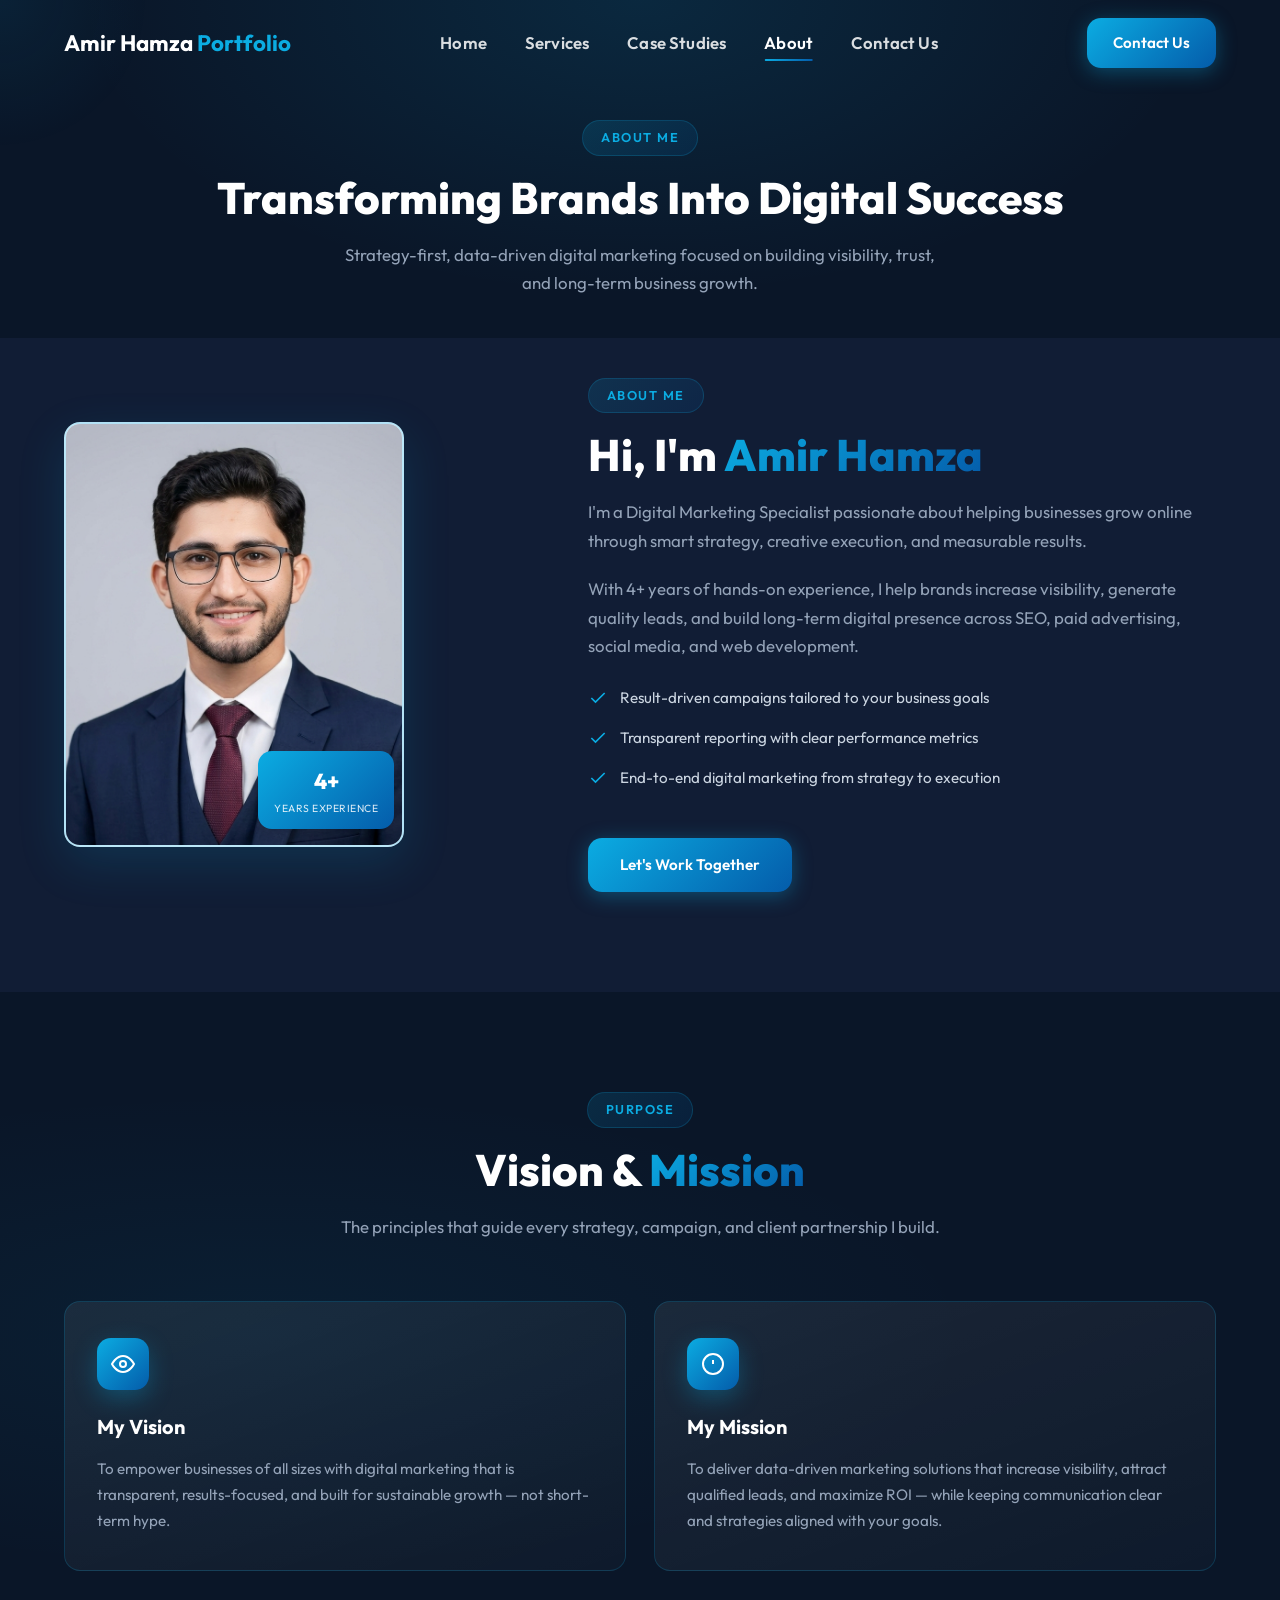
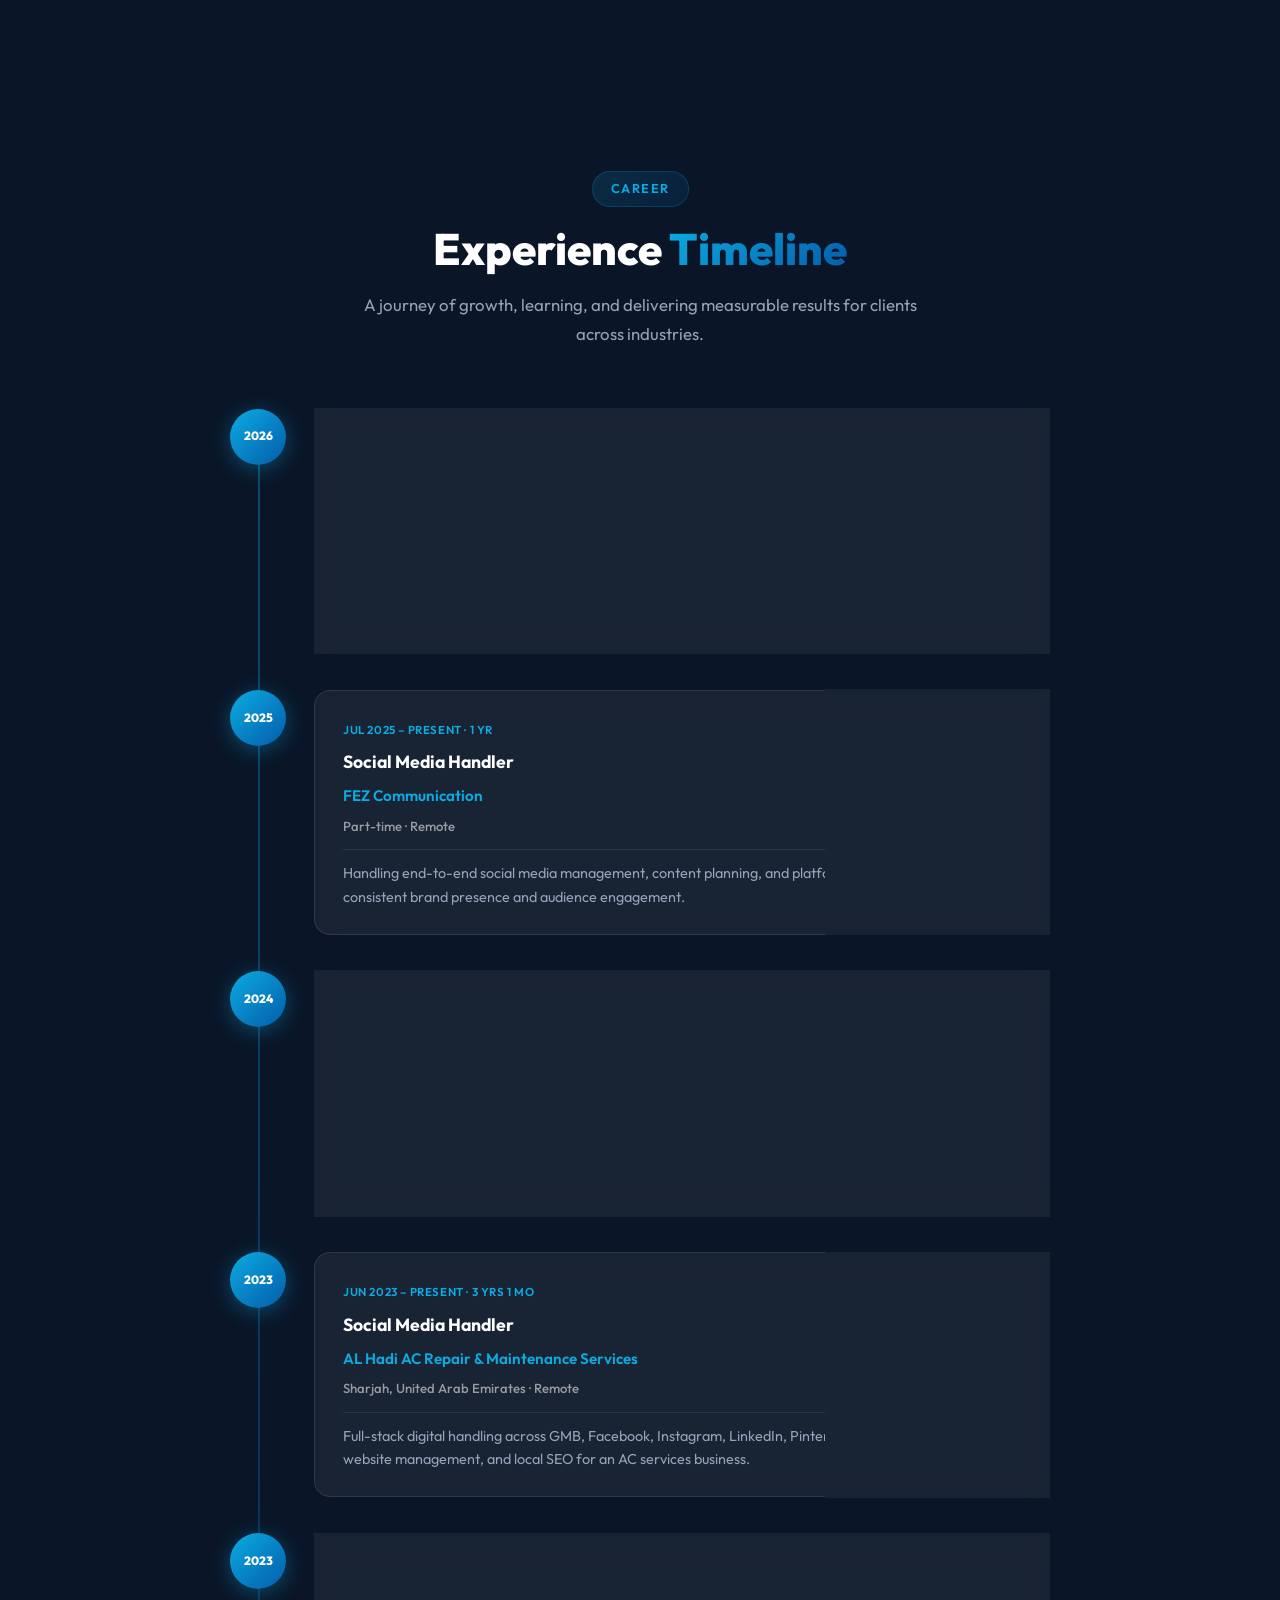
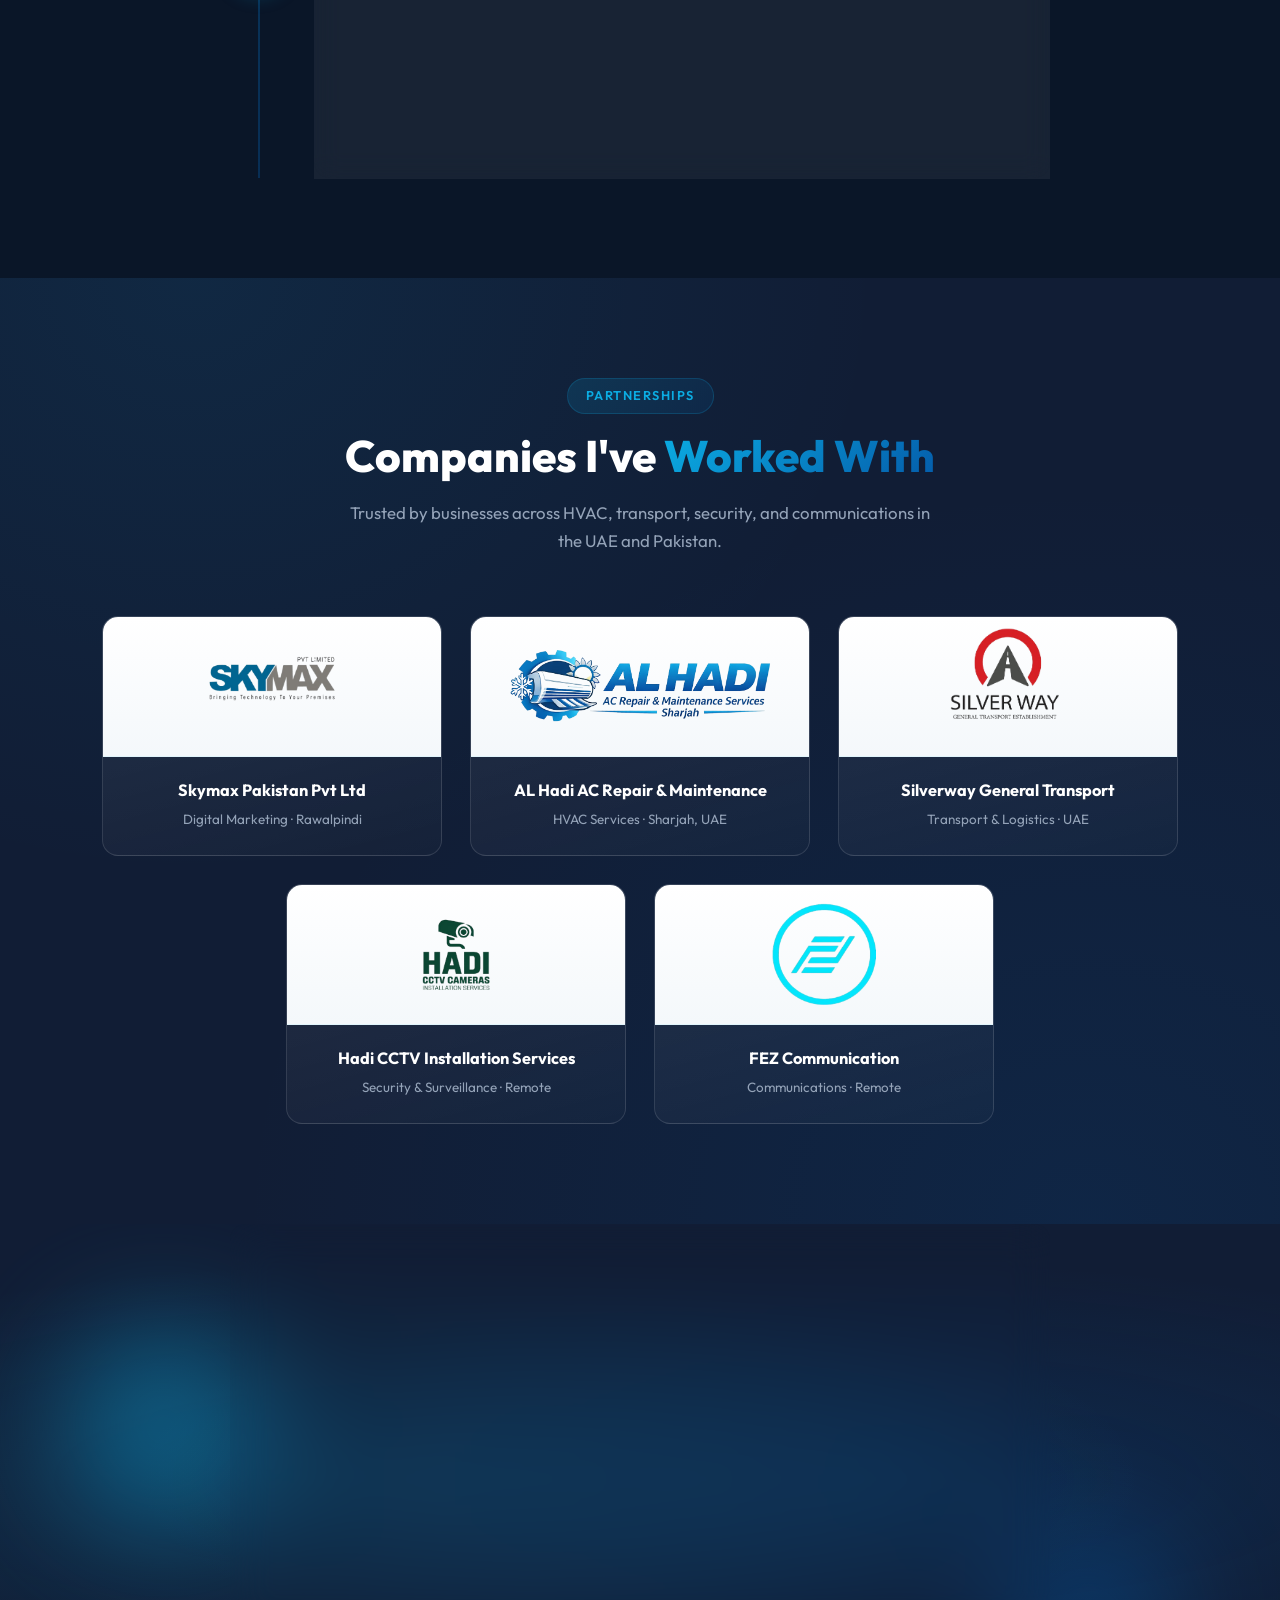
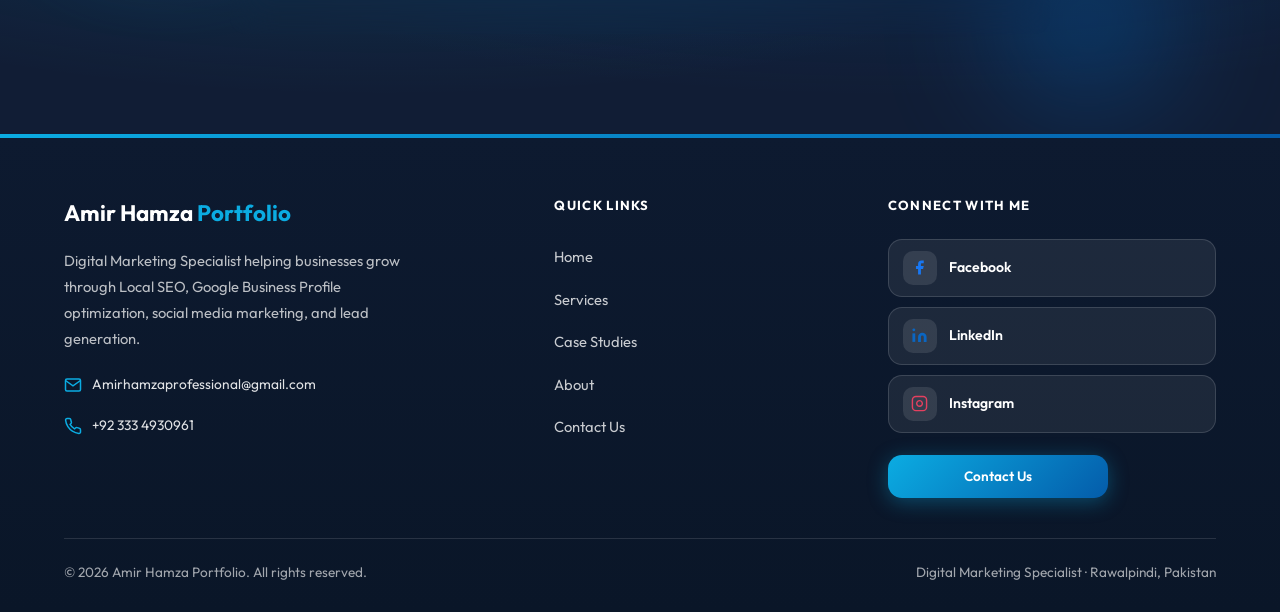
==== commit cc0bba26: "Add favicon and update page titles for each section." ====
--- a/about.html
+++ b/about.html
@@ -4,7 +4,9 @@
   <meta charset="UTF-8">
   <meta name="viewport" content="width=device-width, initial-scale=1.0">
   <meta name="description" content="About Amir Hamza — Digital Marketing Specialist with 4+ years experience in SEO, paid ads, and brand growth.">
-  <title>About | Amir Hamza Portfolio</title>
+  <title>About</title>
+  <link rel="icon" href="favicon.svg" type="image/svg+xml">
+  <link rel="apple-touch-icon" href="favicon.svg">
   <link rel="preconnect" href="https://fonts.googleapis.com">
   <link rel="preconnect" href="https://fonts.gstatic.com" crossorigin>
   <link href="https://fonts.googleapis.com/css2?family=Outfit:wght@300;400;500;600;700;800&display=swap" rel="stylesheet">
